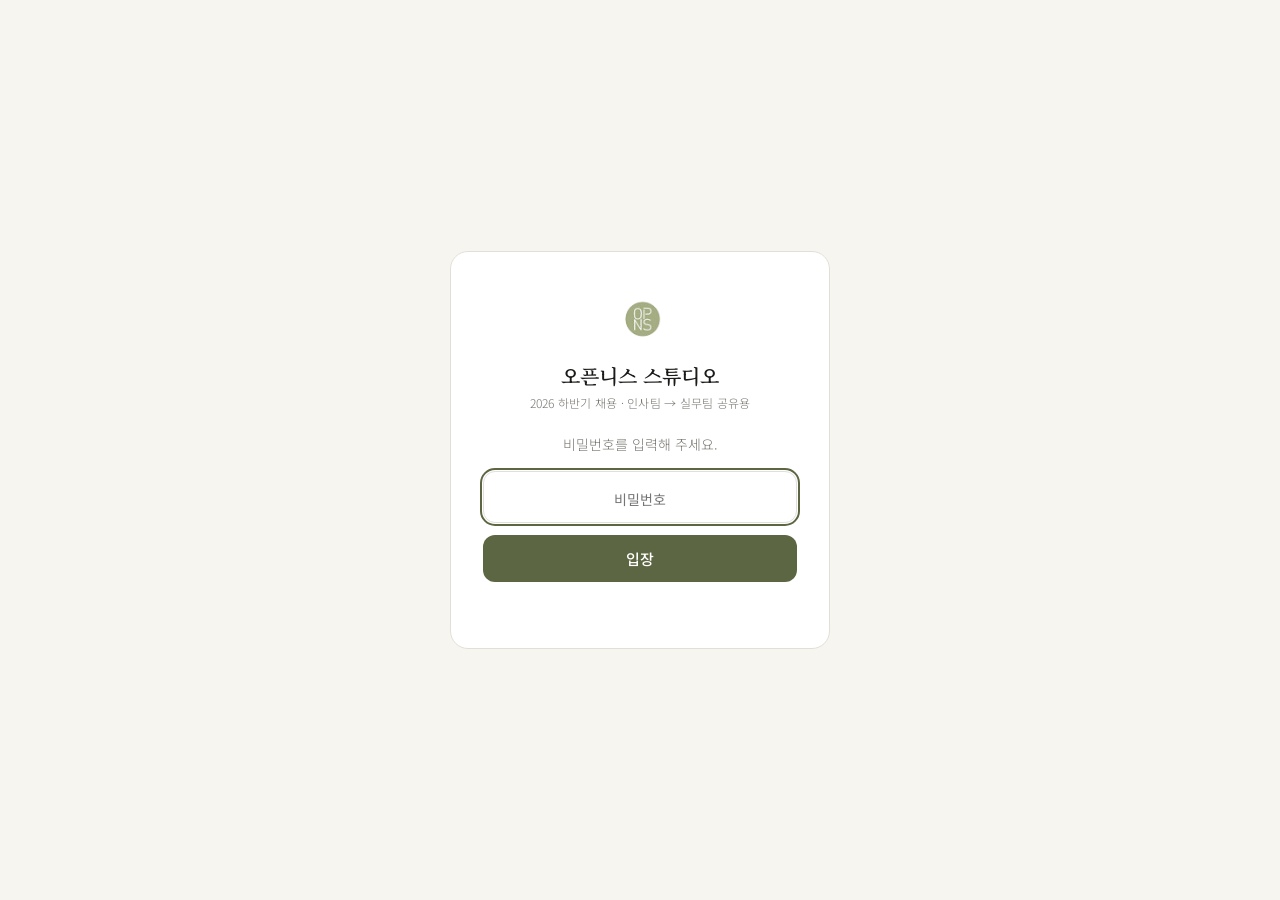
==== docs/index.html @ 9d7bdb73 "채용 현황 페이지 첫 배포: 비밀번호로 열리는 암호화 사이트 - docs/: 지원자 데이터·이미지를 AES-256-GCM으로 암호화한 배포본 (GitHub Pages /docs) " ====
<!doctype html>
<html lang="ko">
<head>
<meta charset="utf-8">
<meta name="viewport" content="width=device-width,initial-scale=1">
<meta name="robots" content="noindex,nofollow">
<meta name="theme-color" content="#a3ad81">
<title>오픈니스 스튜디오 2026 하반기 채용 현황</title>
<link rel="icon" href="assets/logo.png">
<link rel="stylesheet" href="https://fonts.googleapis.com/css2?family=Noto+Serif+KR:wght@400;600&family=Noto+Sans+KR:wght@300;400;500&display=swap">
<link rel="stylesheet" href="css/style.css">
</head>
<body class="locked">
<!-- 비밀번호 입력 화면 (배포본 index.html 에만 삽입된다) -->
<section class="gate" id="gate" aria-label="비밀번호 입력">
  <form class="gate-card" id="gateForm" autocomplete="off">
    <img src="assets/logo.png" alt="" width="56" height="56">
    <h1>오픈니스 스튜디오<small>2026 하반기 채용 · 인사팀 → 실무팀 공유용</small></h1>
    <p>비밀번호를 입력해 주세요.</p>
    <input id="gatePw" type="password" inputmode="numeric" autocomplete="off" placeholder="비밀번호" aria-label="비밀번호" required>
    <button type="submit" id="gateBtn">입장</button>
    <p class="gate-msg" id="gateMsg" role="alert" aria-live="polite"></p>
  </form>
</section>

<header class="top">
  <div class="bar">
    <a class="brand" href="#/" aria-label="현황으로 이동">
      <img src="assets/logo.png" alt="" width="34" height="34">
      <span>OPENNESS STUDIO<small>2026 H2 RECRUIT</small></span>
    </a>
    <nav id="nav" aria-label="주 메뉴"></nav>
  </div>
</header>

<main id="app" tabindex="-1"></main>

<footer class="foot">
  <p>오픈니스 스튜디오 2026 하반기 채용 · 인사팀 → 실무팀 공유용 자료입니다. 지원자 정보 보호를 위해 외부 전달을 삼가 주세요.</p>
</footer>





<script src="payload.js"></script>
<script src="js/gate.js"></script>
</body>
</html>
---- docs/css/style.css ----
:root{
  --brand:#a3ad81;      /* 오픈니스 브랜드 파스텔 그린 */
  --brand-ink:#5c6642;  /* 글자·강조용으로 어둡게 한 그린 */
  --soft:#edefe3;
  --bg:#f6f5f0;
  --card:#fff;
  --ink:#1b1b19;
  --mute:#77756e;
  --line:#e2e0d6;
  --serif:"Noto Serif KR","Nanum Myeongjo",serif;
  --sans:"Noto Sans KR","Malgun Gothic",sans-serif;
}
*{box-sizing:border-box;margin:0}
html{scroll-behavior:smooth}
body{background:var(--bg);color:var(--ink);font:300 15px/1.7 var(--sans);-webkit-text-size-adjust:100%}
a{color:inherit}
:focus-visible{outline:2px solid var(--brand-ink);outline-offset:3px}
img{display:block}

/* 상단 메뉴바 */
.top{background:var(--card);border-bottom:1px solid var(--line);position:sticky;top:0;z-index:10}
.bar{max-width:1240px;margin:auto;display:flex;align-items:center;gap:36px;padding:0 24px;height:64px}
.brand{display:flex;align-items:center;gap:10px;white-space:nowrap;font:600 16px var(--serif);letter-spacing:.04em;text-decoration:none}
.brand img{width:34px;height:34px;border-radius:50%}
.brand small{display:block;font:300 10px var(--sans);color:var(--mute);letter-spacing:.14em;line-height:1.2}
nav{display:flex;height:100%;overflow-x:auto;scrollbar-width:none}
nav::-webkit-scrollbar{display:none}
nav a{display:flex;align-items:center;padding:0 16px;color:var(--mute);font:400 14px var(--sans);border-bottom:2px solid transparent;text-decoration:none;white-space:nowrap}
nav a:hover{color:var(--ink)}
nav a[aria-current="page"]{color:var(--brand-ink);border-color:var(--brand);font-weight:500}

main{max-width:1240px;margin:auto;padding:36px 24px 90px;min-height:70vh;outline:none}
h1{font:400 clamp(26px,4vw,34px)/1.3 var(--serif)}
h1 small{display:block;font:300 13px var(--sans);color:var(--mute);margin-top:6px}
h2{font:400 26px var(--serif);margin:60px 0 18px;display:flex;justify-content:space-between;align-items:baseline;gap:12px}
h2 small,h2 a{font:300 13px var(--sans);color:var(--mute)}
h2 a:hover{color:var(--brand-ink)}

/* 카드 */
.g{display:grid;gap:14px;margin-top:20px}
.g4{grid-template-columns:repeat(4,1fr)}
.g2{grid-template-columns:1.2fr 1fr}
.c{background:var(--card);border:1px solid var(--line);border-radius:14px;padding:22px}
.c h3{font:500 13px var(--sans);color:var(--mute);margin-bottom:12px}
.num{font:400 44px/1 var(--serif)}
.num small{font:300 14px var(--sans);color:var(--mute);margin-left:4px}
.steps{display:flex;gap:8px}
.st{flex:1;padding:14px 8px;border-radius:10px;background:var(--bg);text-align:center;font-size:12px;color:var(--mute)}
.st.on{background:var(--brand);color:#1f2414}
.st b{display:block;font:400 22px var(--serif)}
.m{display:flex;align-items:center;gap:12px;margin:12px 0;font-size:13px}
.m span:first-child{width:76px;color:var(--mute)}
.m i{flex:1;height:8px;background:var(--soft);border-radius:9px;overflow:hidden}
.m i b{display:block;height:100%;background:var(--brand)}
.m span:last-child{width:44px;text-align:right}
.fn{font-size:11.5px;color:var(--mute);margin-top:6px}

/* 목록 도구 */
.tools{display:flex;gap:8px;flex-wrap:wrap;align-items:center;margin-bottom:8px}
.chip{border:1px solid var(--line);padding:6px 18px;border-radius:99px;font:400 13px var(--sans);color:var(--mute);background:none;cursor:pointer}
.chip:hover{border-color:var(--brand-ink);color:var(--ink)}
.chip[aria-pressed="true"]{background:var(--brand-ink);color:#fff;border-color:var(--brand-ink)}
.tools input,.tools select{font:300 13px var(--sans);border:1px solid var(--line);background:var(--card);border-radius:99px;padding:6px 16px;color:var(--ink)}
.tools input{flex:1;min-width:150px;max-width:260px}
.tools .sp{flex:1}

/* 지원자 행 (에디토리얼 목록) */
.list{border-bottom:1px solid var(--line)}
.row{display:grid;grid-template-columns:52px 96px 1fr 130px 24px;gap:20px;align-items:center;padding:18px 0;border-top:1px solid var(--line);text-decoration:none}
.row:hover{background:var(--soft)}
.row img{width:96px;height:64px;object-fit:cover;background:#e4e2d9;border-radius:2px}
.no{font:400 14px var(--serif);color:var(--mute)}
.nm{font:600 18px var(--serif)}
.sub{font-size:13px;color:var(--mute)}
.tag{font-size:12px;letter-spacing:.08em;color:var(--brand-ink)}
.arrow{color:var(--mute)}
.empty{padding:48px 0;text-align:center;color:var(--mute);border-top:1px solid var(--line)}

/* 준비 중 화면 */
.soon{margin-top:28px;padding:56px 24px;text-align:center;background:var(--card);border:1px dashed var(--line);border-radius:14px;color:var(--mute)}
.soon b{display:block;font:400 20px var(--serif);color:var(--ink);margin-bottom:6px}
.soon a{color:var(--brand-ink)}

.foot{border-top:1px solid var(--line);padding:22px 24px;text-align:center;font-size:12px;color:var(--mute)}

@media(max-width:860px){
  .g4{grid-template-columns:1fr 1fr}
  .g2{grid-template-columns:1fr}
  .bar{gap:14px;padding:0 16px}
  .brand small{display:none}
  main{padding:24px 16px 72px}
  .row{grid-template-columns:72px 1fr;gap:14px}
  .row .no,.row .tag,.row .arrow{display:none}
  .row img{width:72px;height:56px}
  .tools input{max-width:none;flex-basis:100%}
  .tools .sp{display:none}
}
@media print{.top,.tools,.foot{display:none}body{background:#fff}}

/* 아바타 · 경력 개월 */
.av{border-radius:50%;object-fit:cover;object-position:center top;background:var(--soft);flex:none;vertical-align:middle}
.av.in{display:inline-flex;align-items:center;justify-content:center;background:var(--brand);color:#fff;font-family:var(--serif);font-weight:600}
.nm{display:flex;align-items:center;gap:10px}
a.nl{display:inline-flex;align-items:center;gap:10px;text-decoration:none}
.mo{display:block;color:var(--brand-ink);font-size:12px;margin-top:1px}
.tot{font-size:12.5px;color:var(--mute);margin-bottom:10px}.tot b{color:var(--brand-ink);font-weight:600;font-size:13.5px}
.cmp thead th .av{margin-bottom:8px}
.ph .av{width:52px;height:52px}

/* 지원자 상세 (A) */
.wrap{max-width:980px;margin:auto}
.sw{display:flex;gap:8px;align-items:center;flex-wrap:wrap;margin-bottom:22px}.sw .sp{flex:1}
.back{font-size:13px;color:var(--mute);text-decoration:none}.back:hover{color:var(--ink)}
.swc{border:1px solid var(--line);background:#fff;border-radius:99px;padding:5px 14px;font:400 13px var(--sans);color:var(--ink);text-decoration:none}
.swc:hover{border-color:var(--brand-ink)}
.hero{border-radius:16px;overflow:hidden;aspect-ratio:16/7;background:var(--soft)}.hero img{width:100%;height:100%;object-fit:cover}
.hd{display:flex;gap:26px;align-items:center;margin:30px 0 8px}
.hd .av{width:104px;height:104px;font-size:44px;box-shadow:0 0 0 4px var(--bg),0 0 0 5px var(--line)}
.hd .hl2{font-size:16px;color:var(--mute);max-width:640px;margin-top:10px}
.lab{font:500 12px var(--sans);letter-spacing:.14em;color:var(--brand-ink);margin-bottom:12px;text-transform:uppercase}
.nm-big{font:400 clamp(32px,6vw,52px)/1.15 var(--serif)}
.fb{display:grid;grid-template-columns:repeat(6,1fr);border-top:1px solid var(--line);border-bottom:1px solid var(--line);margin:26px 0 8px}
.fb div{padding:16px 14px;border-right:1px solid var(--line)}.fb div:last-child{border:0}.fb dt{font-size:12px;color:var(--mute)}.fb dd{margin-top:3px;font-size:14px}
.sec{margin-top:54px}.sec h2{display:block;font:400 26px var(--serif);margin:0 0 20px}
.sec h2 .tt{font:400 14px var(--sans);color:var(--mute);margin-left:12px}.sec h2 .tt b{color:var(--brand-ink);font-weight:600;font-size:17px;font-family:var(--serif)}
.g2c{display:grid;grid-template-columns:1fr 1fr;gap:44px}
.q{font:400 18px/1.85 var(--serif);color:#34342f;border-left:3px solid var(--brand);padding:2px 0 2px 22px;margin:0}
.edu-l,.hl{list-style:none;padding:0;margin:0}
.edu-l li{padding:10px 0;border-bottom:1px dashed var(--line);font-size:14.5px}
.hl li{padding:11px 0 11px 22px;border-bottom:1px dashed var(--line);position:relative;font-size:14.5px}
.hl li::before{content:"";position:absolute;left:4px;top:19px;width:6px;height:6px;border-radius:50%;background:var(--brand)}
.skills{display:flex;flex-wrap:wrap;gap:8px}.skills span{border:1px solid var(--line);background:#fff;border-radius:99px;padding:4px 14px;font-size:13px}
.mute{color:var(--mute);font-size:14px}
.tl{list-style:none;padding:0;margin:0;position:relative}
.tl::before{content:"";position:absolute;left:5px;top:8px;bottom:8px;width:1px;background:var(--line)}
.tl li{position:relative;display:grid;grid-template-columns:170px 1fr;gap:16px;padding:0 0 22px 24px}
.tl li::before{content:"";position:absolute;left:0;top:7px;width:11px;height:11px;border-radius:50%;background:var(--card);border:2px solid var(--brand)}
.tl .pr{font:400 13px/1.7 var(--sans);color:var(--mute)}.tl .pr .mo{font-weight:500}
.tl b{font:600 16px var(--serif)}.tl .rl{margin-left:8px;font-size:13px;color:var(--brand-ink)}
.tl p{font-size:13.5px;color:var(--mute);margin-top:3px;line-height:1.6}
.pfig{margin:0;cursor:zoom-in;background:#fff;border:1px solid var(--line);border-radius:14px;overflow:hidden}
.pfig img{width:100%;display:block}.pfig figcaption{font-size:12px;color:var(--mute);padding:8px 14px;border-top:1px solid var(--line)}
.gal{display:grid;gap:14px}.gal figure{margin:0;cursor:zoom-in}
.gal img{width:100%;border-radius:12px;border:1px solid var(--line);background:#fff}.gal figcaption{font-size:12px;color:var(--mute);margin-top:6px}
.src{font-size:12px;color:var(--mute);margin-top:44px;padding-top:14px;border-top:1px solid var(--line)}
.lb2{position:fixed;inset:0;background:rgba(15,15,13,.92);z-index:60;display:flex;align-items:center;justify-content:center;padding:24px;cursor:zoom-out}
.lb2 img{max-width:100%;max-height:100%;border-radius:8px;background:#fff}
.lb2 button{position:absolute;top:18px;right:22px;background:none;border:0;color:#fff;font-size:30px;cursor:pointer}
.chs{display:grid;grid-template-columns:repeat(auto-fill,minmax(170px,1fr));gap:12px}
.ch{display:flex;align-items:center;gap:12px;background:#fff;border:1px solid var(--line);border-radius:12px;padding:12px 14px;text-decoration:none;font:600 15px var(--serif)}
.ch:hover{border-color:var(--brand-ink)}
@media(max-width:720px){.fb{grid-template-columns:1fr 1fr}.fb div{border-bottom:1px solid var(--line)}.g2c{grid-template-columns:1fr;gap:0}.hero{aspect-ratio:4/3}
 .tl li{grid-template-columns:1fr;gap:2px}.hd{gap:16px}.hd .av{width:76px;height:76px;font-size:32px}.sec{margin-top:42px}}

/* 인적사항 */
.ok{color:var(--brand-ink);font-weight:600}.ok.half{opacity:.55}.no-{color:#bbb;font-weight:400}.docs b{margin-right:6px}
.badge{display:inline-block;padding:1px 10px;border-radius:99px;font-size:12px;background:var(--soft);color:var(--brand-ink);white-space:nowrap}
.badge.e{background:#ece9e0;color:#6a675d}

/* 보기 전환 */
.seg{display:inline-flex;background:#ebe9e0;border-radius:99px;padding:4px;margin:26px 0 6px}
.seg button{border:0;background:none;padding:8px 22px;border-radius:99px;font:400 14px var(--sans);color:var(--mute);cursor:pointer}
.seg button[aria-selected="true"]{background:#fff;color:var(--ink);font-weight:500;box-shadow:0 1px 3px rgba(0,0,0,.08)}
.hint{font-size:12.5px;color:var(--mute);margin:8px 0 0}

/* 그룹 제목 */
.gt{display:flex;justify-content:flex-start;align-items:baseline;gap:10px;margin:34px 0 12px;font:400 20px var(--serif)}
.gt small{font:300 13px var(--sans);color:var(--mute)}
.gt::before{content:"";width:8px;height:8px;border-radius:50%;background:var(--brand);align-self:center}

/* 전체 비교표 (PC) */
.tw{overflow:auto;border:1px solid var(--line);border-radius:14px;background:#fff}
.tw.max{max-height:72vh}
table{border-collapse:separate;border-spacing:0;width:100%;font-size:13.5px}
.full table{min-width:1400px}
.full th{position:sticky;top:0;background:#faf9f4;z-index:2;text-align:left;font:500 12px var(--sans);color:var(--mute);padding:12px 14px;border-bottom:1px solid var(--line);white-space:nowrap;cursor:pointer;user-select:none}
.full th:hover{color:var(--ink)}.full th .s{opacity:.55;margin-left:4px}
.full td{padding:13px 14px;border-bottom:1px solid var(--line);vertical-align:top}
.full tr:last-child td{border:0}.full tbody tr:hover td{background:var(--soft)}
.full th:first-child,.full td:first-child{position:sticky;left:0;z-index:1;box-shadow:1px 0 0 var(--line)}
.full th:first-child{z-index:3}.full td:first-child{background:#fff;font:600 15px var(--serif);white-space:nowrap}.full tbody tr:hover td:first-child{background:var(--soft)}
.full td.w{min-width:220px}.full td:not(.w):not(:first-child){white-space:nowrap}

/* 전체 비교표 (모바일): 카드 */
.cg{display:none;grid-template-columns:1fr;gap:14px}
.pc{background:#fff;border:1px solid var(--line);border-radius:14px;padding:20px}
.ph{display:flex;gap:14px;align-items:center;padding-bottom:14px;border-bottom:1px solid var(--line);margin-bottom:4px}
.ph img{width:48px;height:48px;border-radius:50%;object-fit:cover;background:var(--soft)}
.ph .n{font:600 18px var(--serif)}.ph .s{font-size:12.5px;color:var(--mute)}.ph .no{margin-left:auto;font:400 13px var(--serif);color:var(--mute)}
dl{display:grid;grid-template-columns:70px 1fr;gap:0 12px;font-size:13.5px}
dt{color:var(--mute);font-size:12px;padding:9px 0;border-bottom:1px dashed var(--line)}
dd{padding:8px 0;border-bottom:1px dashed var(--line);word-break:keep-all}
dt:nth-last-of-type(1),dd:last-of-type{border:0}

/* 선택 비교: 선택 영역 (신입 / 경력 두 그룹) */
.pickgrp{display:grid;grid-template-columns:1fr 1fr;gap:14px;margin:20px 0 22px}
.pg{background:#fff;border:1px solid var(--line);border-radius:14px;padding:16px 18px}
.pg h3{font:500 13px var(--sans);color:var(--mute);margin-bottom:10px;display:flex;justify-content:space-between}
.pg h3 em{font-style:normal;color:var(--brand-ink)}
.pk{border:1px solid var(--line);background:#fff;border-radius:99px;padding:6px 14px;font:400 13px var(--sans);cursor:pointer;display:inline-flex;align-items:center;gap:6px;color:var(--ink);margin:0 6px 8px 0}
.pk i{font-style:normal;font-size:11px;color:var(--mute)}
.pk[aria-pressed="true"]{background:var(--brand);border-color:var(--brand);color:#1f2414}.pk[aria-pressed="true"] i{color:#1f2414}
.clr{border:0;background:none;color:var(--mute);font:300 12px var(--sans);text-decoration:underline;cursor:pointer}

/* 선택 비교표 (PC) */
.cmp table{min-width:0}
.cmp th,.cmp td{padding:14px 18px;border-bottom:1px solid var(--line);text-align:left;vertical-align:top}
.cmp tr:last-child td{border:0}
.cmp thead th{background:#faf9f4;font:600 17px var(--serif);min-width:210px;vertical-align:bottom}
.cmp thead th img{width:44px;height:44px;border-radius:50%;object-fit:cover;margin-bottom:8px;display:block}
.cmp thead th small{display:block;font:300 12px var(--sans);color:var(--mute);margin-top:2px}
.cmp td:first-child,.cmp th:first-child{position:sticky;left:0;background:#faf9f4;min-width:96px;width:96px;color:var(--mute);font:500 12px var(--sans);box-shadow:1px 0 0 var(--line);z-index:1}
.cmp tr.diff td:not(:first-child){background:#fbfcf6}
.empty{padding:40px;text-align:center;color:var(--mute)}

/* 선택 비교 (모바일): 세로 쌓기 */
.st-wrap{display:none}
.sel{display:flex;gap:8px;overflow-x:auto;padding-bottom:4px;margin-bottom:12px;scrollbar-width:none}.sel::-webkit-scrollbar{display:none}
.sel .p{flex:0 0 auto;display:flex;align-items:center;gap:8px;background:#fff;border:1px solid var(--line);border-radius:12px;padding:8px 12px 8px 8px}
.sel img{width:34px;height:34px;border-radius:50%;object-fit:cover}.sel b{font:600 15px var(--serif)}.sel small{display:block;font-size:11px;color:var(--mute);line-height:1.2}
.it{background:#fff;border:1px solid var(--line);border-radius:12px;margin-bottom:10px;overflow:hidden}
.it h4{font:500 12px var(--sans);color:var(--mute);padding:10px 14px;background:#faf9f4;border-bottom:1px solid var(--line);display:flex;justify-content:space-between}
.it h4 em{font-style:normal;color:var(--brand-ink)}
.it.diff{border-color:#cfd6b8}.it.diff h4{background:#f1f4e6}
.it .v{display:grid;grid-template-columns:76px 1fr;gap:10px;padding:10px 14px;border-bottom:1px dashed var(--line);font-size:14px;align-items:start}
.it .v:last-child{border:0}.it .v span{font:600 13px var(--serif)}

/* 경력 사항 (근무 기간 · 근무처 · 직책 · 담당 업무) */
.cr{list-style:none;padding:0;margin:0;display:grid;gap:10px}
.cr li{display:grid;grid-template-columns:118px 1fr;gap:12px;align-items:start}
.cr .pr{font:400 12px/1.6 var(--sans);color:var(--mute);padding-top:1px;word-break:keep-all}
.cr b{font:600 14px var(--serif)}
.cr .rl{display:inline-block;margin-left:6px;font-size:12.5px;color:var(--brand-ink)}
.cr p{font-size:12.5px;color:var(--mute);margin-top:2px;line-height:1.55}
.cr.none{color:var(--mute);font-size:13px}
.edu small{display:block;color:var(--mute);font-size:12px;margin-top:2px}
.full td.cc{min-width:430px;white-space:normal!important}
.cmp td .cr li{grid-template-columns:1fr;gap:1px}
.cmp td .cr{gap:12px}
.cd{margin-top:14px;padding-top:14px;border-top:1px solid var(--line)}
.cd h5{font:500 12px var(--sans);color:var(--mute);margin-bottom:10px}
@media(max-width:720px){.cr li{grid-template-columns:1fr;gap:1px}.cr{gap:12px}}
.view{display:none}.view.on{display:block}
@media(max-width:720px){
  .seg{display:flex}.seg button{flex:1;padding:9px 8px}
  /* 전체 비교표: PC 표 숨기고 카드 표시 */
  .full .tw{display:none}.cg{display:grid}
  /* 선택 비교: 표 숨기고 세로 쌓기 */
  .cmp .tw{display:none}.st-wrap{display:block}
  .pickgrp{grid-template-columns:1fr}
}

.full td:first-child a,.cmp a{text-decoration:none}.full td:first-child a:hover{color:var(--brand-ink)}
.seg a{display:block;text-align:center;text-decoration:none;padding:8px 22px;border-radius:99px;font:400 14px var(--sans);color:var(--mute)}
.seg a[aria-selected="true"]{background:#fff;color:var(--ink);font-weight:500;box-shadow:0 1px 3px rgba(0,0,0,.08)}
@media(max-width:720px){.seg a{flex:1;padding:9px 8px}}

/* 목록 행의 썸네일 규칙이 아바타에 적용되지 않도록 */
.row img.av{width:28px;height:28px;border-radius:50%;object-fit:cover}
@media(max-width:860px){.row img.av{width:28px;height:28px}}
.pc .n a,.cmp th a{text-decoration:none;color:inherit}
.bdot{color:var(--line);margin:0 2px}.sw .back{display:inline-flex;align-items:center;padding:4px 0}

/* 전형 일정 (A: 스텝퍼) */
.top-row{display:flex;justify-content:space-between;align-items:flex-end;gap:16px;flex-wrap:wrap}
.chip-s{display:inline-block;padding:2px 10px;border-radius:99px;font-size:12px;white-space:nowrap}
.chip-s.done{background:var(--brand);color:#1f2414}.chip-s.now{background:var(--brand-ink);color:#fff}.chip-s.next{background:#ece9e0;color:#6a675d}
.tbd{color:var(--mute)}
.empty2{padding:34px;text-align:center;color:var(--mute);border:1px dashed var(--line);border-radius:12px;background:#fff;font-size:14px}
table.ts{width:100%;border-collapse:collapse;background:#fff;border:1px solid var(--line);border-radius:14px;overflow:hidden;font-size:14px}
table.ts th{background:#faf9f4;text-align:left;font:500 12px var(--sans);color:var(--mute);padding:11px 16px;border-bottom:1px solid var(--line)}
table.ts td{padding:12px 16px;border-bottom:1px solid var(--line)}table.ts tr:last-child td{border:0}
.ci{display:grid;grid-template-columns:110px 1fr;font-size:14px}.ci dt{color:var(--mute);font-size:12.5px;padding:11px 0;border-bottom:1px dashed var(--line)}.ci dd{padding:10px 0;border-bottom:1px dashed var(--line)}
.ci dt:last-of-type,.ci dd:last-of-type{border:0}
.stp-card{margin-top:22px;padding:34px 26px}
.stp{list-style:none;margin:0;padding:0;display:grid;grid-template-columns:repeat(6,1fr);position:relative}
.stp li{position:relative;text-align:center;padding:0 6px}
.stp li::before{content:"";position:absolute;top:19px;left:-50%;width:100%;height:2px;background:var(--line)}
.stp li:first-child::before{display:none}
.stp li.done::before,.stp li.now::before{background:var(--brand)}
.dot{position:relative;z-index:1;width:40px;height:40px;border-radius:50%;margin:0 auto;display:flex;align-items:center;justify-content:center;font:600 15px var(--serif);background:#fff;border:2px solid var(--line);color:var(--mute)}
.stp li.done .dot{background:var(--brand);border-color:var(--brand);color:#1f2414}
.stp li.now .dot{border-color:var(--brand-ink);color:var(--brand-ink);box-shadow:0 0 0 5px var(--soft)}
.stp b{display:block;margin-top:12px;font:600 15px var(--serif)}
.stp .dt{display:block;margin-top:4px;font-size:13px;color:var(--ink)}.stp .dt.tbd{color:var(--mute)}
.stp .sc{margin-top:8px}
.stp p{font-size:12px;color:var(--mute);margin-top:8px;line-height:1.5}
.nowc{margin-top:14px;background:var(--soft);border:1px solid var(--line);border-radius:14px;padding:18px 22px;display:flex;gap:14px;align-items:center;flex-wrap:wrap}
.nowc b{font:600 18px var(--serif)}.nowc .dd{margin-left:auto;font:600 22px var(--serif);color:var(--brand-ink)}
.days{display:grid;gap:18px}.days h3{font:500 14px var(--sans);margin-bottom:8px}
@media(max-width:820px){.stp{grid-template-columns:1fr;gap:0}.stp li{display:grid;grid-template-columns:48px 1fr;text-align:left;padding:0 0 22px;column-gap:14px}
 .stp li::before{top:-22px;left:19px;width:2px;height:100%}.stp li:first-child::before{display:none}.dot{margin:0}.stp b{margin-top:2px}.stp .dt{margin-top:2px}
 table.ts{font-size:13px}table.ts th,table.ts td{padding:10px}}
table.ts td{vertical-align:middle}table.ts a.nl span{line-height:1.2}

/* 안내 */
.gh{background:linear-gradient(135deg,#b3bc93,#a3ad81);border-radius:18px;padding:54px 44px;color:#fff}
.gk{font:400 13px var(--sans);letter-spacing:.12em;opacity:.9}
.gt1{font:400 clamp(30px,5.4vw,52px)/1.2 var(--serif);margin-top:16px;letter-spacing:-.01em}
.gs{display:block;font:400 24px var(--serif);margin:46px 0 16px}
.pos-g{display:grid;grid-template-columns:1fr 1fr;gap:14px}
.pos{background:#fff;border:1px solid var(--line);border-radius:14px;padding:24px}
.pgh{display:flex;align-items:center;gap:10px;margin-bottom:12px}
.pgr{font:600 20px var(--serif)}.pcnt{font-size:12.5px;background:var(--soft);color:var(--brand-ink);padding:2px 10px;border-radius:99px}
.pos h3{font:500 16px var(--sans);margin:0}.pos p{font-size:13.5px;color:var(--mute);margin-top:8px;line-height:1.7}
.ci dd small{display:block;color:var(--mute);font-size:12.5px;margin-top:2px}
.ci dd a{color:var(--brand-ink)}
.gn{list-style:none;padding:0;margin:0;display:grid;gap:8px}
.gn li{position:relative;padding:12px 16px 12px 36px;background:#fff;border:1px solid var(--line);border-radius:10px;font-size:14px}
.gn li::before{content:"";position:absolute;left:16px;top:20px;width:7px;height:7px;border-radius:50%;background:var(--brand)}
@media(max-width:720px){.gh{padding:36px 24px;border-radius:14px}.pos-g{grid-template-columns:1fr}}


/* 비밀번호 입력 화면 */
.locked header,.locked main,.locked footer{display:none}
.gate{min-height:100vh;display:flex;align-items:center;justify-content:center;padding:24px;background:var(--bg)}
.gate[hidden]{display:none}
.gate-card{width:100%;max-width:380px;background:#fff;border:1px solid var(--line);border-radius:18px;padding:40px 32px 34px;text-align:center}
.gate-card img{border-radius:50%;margin:0 auto 14px}
.gate-card h1{font:600 20px/1.4 var(--serif)}
.gate-card h1 small{display:block;font:300 12px var(--sans);color:var(--mute);margin-top:4px;letter-spacing:.02em}
.gate-card p{font-size:14px;color:var(--mute);margin:22px 0 14px}
.gate-card input{width:100%;font:400 18px var(--sans);text-align:center;letter-spacing:.3em;padding:12px 14px;border:1px solid var(--line);border-radius:12px;background:var(--bg);color:var(--ink)}
.gate-card input::placeholder{letter-spacing:0;font-size:14px}
.gate-card input:focus{outline:2px solid var(--brand-ink);outline-offset:1px;background:#fff}
.gate-card button{width:100%;margin-top:12px;border:0;border-radius:12px;padding:13px;font:500 15px var(--sans);background:var(--brand-ink);color:#fff;cursor:pointer}
.gate-card button:disabled{opacity:.55;cursor:default}
.gate-card .gate-msg{min-height:20px;margin:12px 0 0;font-size:13px;color:#a24a3a}
.hero.ld{background:var(--soft);aspect-ratio:16/7}.ldn{padding:20px 0}

/* 경력 추정 표시 */
.est{font-style:normal;color:var(--mute);font-size:.88em;margin-left:3px;font-weight:400}
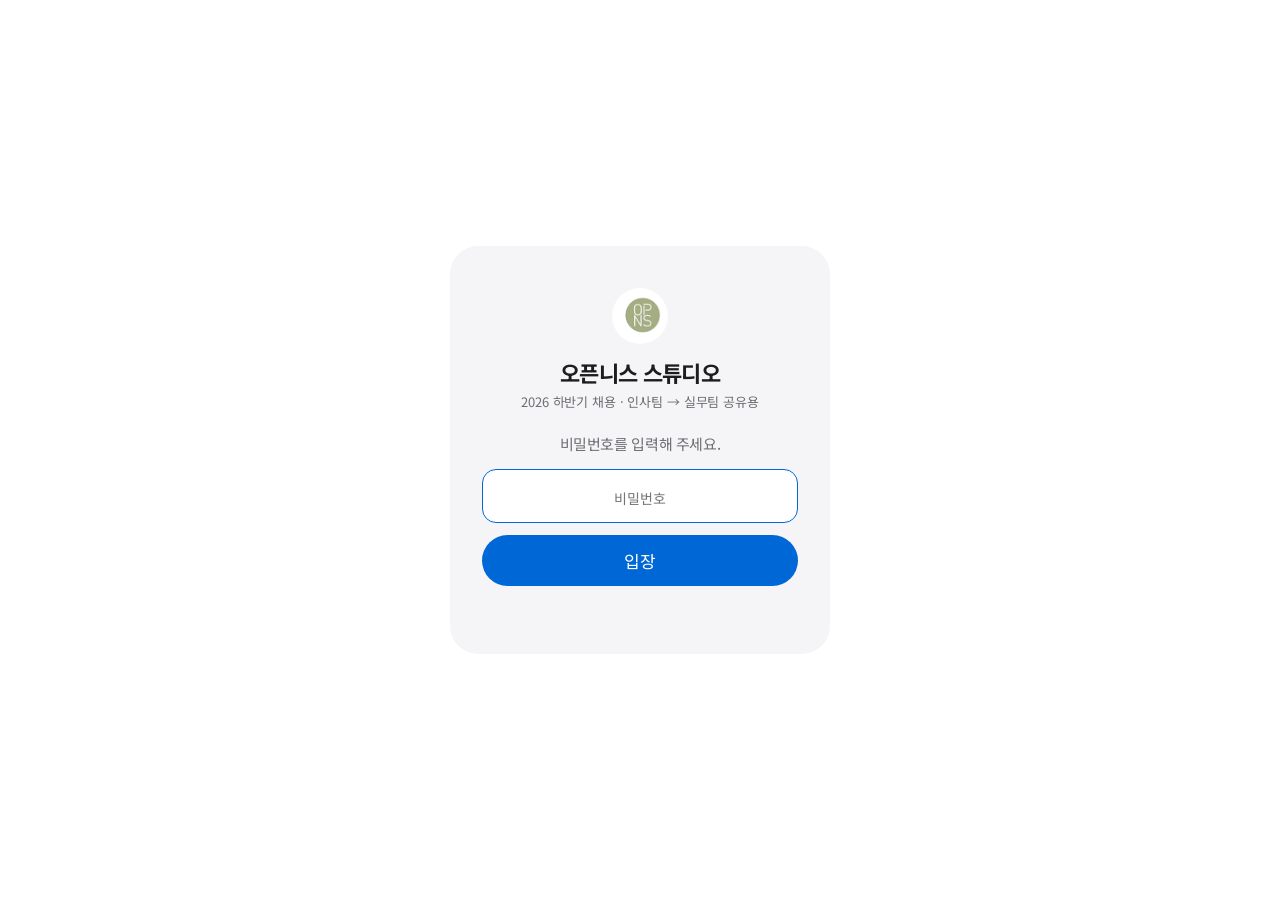
==== commit 923ec01c: "채용 현황 페이지 디자인을 애플 스타일로 리뉴얼 - 화면: 중앙 히어로, 벤토 타일, 면접 진행 중 NOW 타일 - 접근성: 표 정렬 버튼·aria-sort, 이미지 확대 대화상자" ====
--- a/docs/index.html
+++ b/docs/index.html
@@ -1,49 +1,50 @@
-<!doctype html>
-<html lang="ko">
-<head>
-<meta charset="utf-8">
-<meta name="viewport" content="width=device-width,initial-scale=1">
-<meta name="robots" content="noindex,nofollow">
-<meta name="theme-color" content="#a3ad81">
-<title>오픈니스 스튜디오 2026 하반기 채용 현황</title>
-<link rel="icon" href="assets/logo.png">
-<link rel="stylesheet" href="https://fonts.googleapis.com/css2?family=Noto+Serif+KR:wght@400;600&family=Noto+Sans+KR:wght@300;400;500&display=swap">
-<link rel="stylesheet" href="css/style.css">
-</head>
-<body class="locked">
-<!-- 비밀번호 입력 화면 (배포본 index.html 에만 삽입된다) -->
-<section class="gate" id="gate" aria-label="비밀번호 입력">
-  <form class="gate-card" id="gateForm" autocomplete="off">
-    <img src="assets/logo.png" alt="" width="56" height="56">
-    <h1>오픈니스 스튜디오<small>2026 하반기 채용 · 인사팀 → 실무팀 공유용</small></h1>
-    <p>비밀번호를 입력해 주세요.</p>
-    <input id="gatePw" type="password" inputmode="numeric" autocomplete="off" placeholder="비밀번호" aria-label="비밀번호" required>
-    <button type="submit" id="gateBtn">입장</button>
-    <p class="gate-msg" id="gateMsg" role="alert" aria-live="polite"></p>
-  </form>
-</section>
-
-<header class="top">
-  <div class="bar">
-    <a class="brand" href="#/" aria-label="현황으로 이동">
-      <img src="assets/logo.png" alt="" width="34" height="34">
-      <span>OPENNESS STUDIO<small>2026 H2 RECRUIT</small></span>
-    </a>
-    <nav id="nav" aria-label="주 메뉴"></nav>
-  </div>
-</header>
-
-<main id="app" tabindex="-1"></main>
-
-<footer class="foot">
-  <p>오픈니스 스튜디오 2026 하반기 채용 · 인사팀 → 실무팀 공유용 자료입니다. 지원자 정보 보호를 위해 외부 전달을 삼가 주세요.</p>
-</footer>
-
-
-
-
-
-<script src="payload.js"></script>
-<script src="js/gate.js"></script>
-</body>
-</html>
+<!doctype html>
+<html lang="ko">
+<head>
+<meta charset="utf-8">
+<meta name="viewport" content="width=device-width,initial-scale=1">
+<meta name="robots" content="noindex,nofollow">
+<meta name="theme-color" content="#ffffff">
+<title>오픈니스 스튜디오 2026 하반기 채용 현황</title>
+<link rel="icon" href="assets/logo.png">
+<link rel="stylesheet" href="https://fonts.googleapis.com/css2?family=Noto+Sans+KR:wght@300;400;500;600;700&display=swap">
+<link rel="stylesheet" href="css/style.css">
+</head>
+<body class="locked">
+<a class="skip" href="#app">본문으로 건너뛰기</a>
+<!-- 비밀번호 입력 화면 (배포본 index.html 에만 삽입된다) -->
+<section class="gate" id="gate" aria-label="비밀번호 입력">
+  <form class="gate-card" id="gateForm" autocomplete="off">
+    <img src="assets/logo.png" alt="" width="56" height="56">
+    <h1>오픈니스 스튜디오<small>2026 하반기 채용 · 인사팀 → 실무팀 공유용</small></h1>
+    <p>비밀번호를 입력해 주세요.</p>
+    <input id="gatePw" type="password" inputmode="numeric" autocomplete="off" placeholder="비밀번호" aria-label="비밀번호" required>
+    <button type="submit" id="gateBtn">입장</button>
+    <p class="gate-msg" id="gateMsg" role="alert" aria-live="polite"></p>
+  </form>
+</section>
+
+<header class="top">
+  <div class="bar">
+    <a class="brand" href="#/" aria-label="현황으로 이동">
+      <img src="assets/logo.png" alt="" width="34" height="34">
+      <span>OPENNESS STUDIO<small>2026 H2 RECRUIT</small></span>
+    </a>
+    <nav id="nav" aria-label="주 메뉴"></nav>
+  </div>
+</header>
+
+<main id="app" tabindex="-1"></main>
+
+<footer class="foot">
+  <p>오픈니스 스튜디오 2026 하반기 채용 · 인사팀 → 실무팀 공유용 자료입니다. 지원자 정보 보호를 위해 외부 전달을 삼가 주세요.</p>
+</footer>
+
+
+
+
+
+<script src="payload.js"></script>
+<script src="js/gate.js"></script>
+</body>
+</html>
--- a/docs/css/style.css
+++ b/docs/css/style.css
@@ -1,332 +1,436 @@
-:root{
-  --brand:#a3ad81;      /* 오픈니스 브랜드 파스텔 그린 */
-  --brand-ink:#5c6642;  /* 글자·강조용으로 어둡게 한 그린 */
-  --soft:#edefe3;
-  --bg:#f6f5f0;
-  --card:#fff;
-  --ink:#1b1b19;
-  --mute:#77756e;
-  --line:#e2e0d6;
-  --serif:"Noto Serif KR","Nanum Myeongjo",serif;
-  --sans:"Noto Sans KR","Malgun Gothic",sans-serif;
-}
-*{box-sizing:border-box;margin:0}
-html{scroll-behavior:smooth}
-body{background:var(--bg);color:var(--ink);font:300 15px/1.7 var(--sans);-webkit-text-size-adjust:100%}
-a{color:inherit}
-:focus-visible{outline:2px solid var(--brand-ink);outline-offset:3px}
-img{display:block}
-
-/* 상단 메뉴바 */
-.top{background:var(--card);border-bottom:1px solid var(--line);position:sticky;top:0;z-index:10}
-.bar{max-width:1240px;margin:auto;display:flex;align-items:center;gap:36px;padding:0 24px;height:64px}
-.brand{display:flex;align-items:center;gap:10px;white-space:nowrap;font:600 16px var(--serif);letter-spacing:.04em;text-decoration:none}
-.brand img{width:34px;height:34px;border-radius:50%}
-.brand small{display:block;font:300 10px var(--sans);color:var(--mute);letter-spacing:.14em;line-height:1.2}
-nav{display:flex;height:100%;overflow-x:auto;scrollbar-width:none}
-nav::-webkit-scrollbar{display:none}
-nav a{display:flex;align-items:center;padding:0 16px;color:var(--mute);font:400 14px var(--sans);border-bottom:2px solid transparent;text-decoration:none;white-space:nowrap}
-nav a:hover{color:var(--ink)}
-nav a[aria-current="page"]{color:var(--brand-ink);border-color:var(--brand);font-weight:500}
-
-main{max-width:1240px;margin:auto;padding:36px 24px 90px;min-height:70vh;outline:none}
-h1{font:400 clamp(26px,4vw,34px)/1.3 var(--serif)}
-h1 small{display:block;font:300 13px var(--sans);color:var(--mute);margin-top:6px}
-h2{font:400 26px var(--serif);margin:60px 0 18px;display:flex;justify-content:space-between;align-items:baseline;gap:12px}
-h2 small,h2 a{font:300 13px var(--sans);color:var(--mute)}
-h2 a:hover{color:var(--brand-ink)}
-
-/* 카드 */
-.g{display:grid;gap:14px;margin-top:20px}
-.g4{grid-template-columns:repeat(4,1fr)}
-.g2{grid-template-columns:1.2fr 1fr}
-.c{background:var(--card);border:1px solid var(--line);border-radius:14px;padding:22px}
-.c h3{font:500 13px var(--sans);color:var(--mute);margin-bottom:12px}
-.num{font:400 44px/1 var(--serif)}
-.num small{font:300 14px var(--sans);color:var(--mute);margin-left:4px}
-.steps{display:flex;gap:8px}
-.st{flex:1;padding:14px 8px;border-radius:10px;background:var(--bg);text-align:center;font-size:12px;color:var(--mute)}
-.st.on{background:var(--brand);color:#1f2414}
-.st b{display:block;font:400 22px var(--serif)}
-.m{display:flex;align-items:center;gap:12px;margin:12px 0;font-size:13px}
-.m span:first-child{width:76px;color:var(--mute)}
-.m i{flex:1;height:8px;background:var(--soft);border-radius:9px;overflow:hidden}
-.m i b{display:block;height:100%;background:var(--brand)}
-.m span:last-child{width:44px;text-align:right}
-.fn{font-size:11.5px;color:var(--mute);margin-top:6px}
-
-/* 목록 도구 */
-.tools{display:flex;gap:8px;flex-wrap:wrap;align-items:center;margin-bottom:8px}
-.chip{border:1px solid var(--line);padding:6px 18px;border-radius:99px;font:400 13px var(--sans);color:var(--mute);background:none;cursor:pointer}
-.chip:hover{border-color:var(--brand-ink);color:var(--ink)}
-.chip[aria-pressed="true"]{background:var(--brand-ink);color:#fff;border-color:var(--brand-ink)}
-.tools input,.tools select{font:300 13px var(--sans);border:1px solid var(--line);background:var(--card);border-radius:99px;padding:6px 16px;color:var(--ink)}
-.tools input{flex:1;min-width:150px;max-width:260px}
-.tools .sp{flex:1}
-
-/* 지원자 행 (에디토리얼 목록) */
-.list{border-bottom:1px solid var(--line)}
-.row{display:grid;grid-template-columns:52px 96px 1fr 130px 24px;gap:20px;align-items:center;padding:18px 0;border-top:1px solid var(--line);text-decoration:none}
-.row:hover{background:var(--soft)}
-.row img{width:96px;height:64px;object-fit:cover;background:#e4e2d9;border-radius:2px}
-.no{font:400 14px var(--serif);color:var(--mute)}
-.nm{font:600 18px var(--serif)}
-.sub{font-size:13px;color:var(--mute)}
-.tag{font-size:12px;letter-spacing:.08em;color:var(--brand-ink)}
-.arrow{color:var(--mute)}
-.empty{padding:48px 0;text-align:center;color:var(--mute);border-top:1px solid var(--line)}
-
-/* 준비 중 화면 */
-.soon{margin-top:28px;padding:56px 24px;text-align:center;background:var(--card);border:1px dashed var(--line);border-radius:14px;color:var(--mute)}
-.soon b{display:block;font:400 20px var(--serif);color:var(--ink);margin-bottom:6px}
-.soon a{color:var(--brand-ink)}
-
-.foot{border-top:1px solid var(--line);padding:22px 24px;text-align:center;font-size:12px;color:var(--mute)}
-
-@media(max-width:860px){
-  .g4{grid-template-columns:1fr 1fr}
-  .g2{grid-template-columns:1fr}
-  .bar{gap:14px;padding:0 16px}
-  .brand small{display:none}
-  main{padding:24px 16px 72px}
-  .row{grid-template-columns:72px 1fr;gap:14px}
-  .row .no,.row .tag,.row .arrow{display:none}
-  .row img{width:72px;height:56px}
-  .tools input{max-width:none;flex-basis:100%}
-  .tools .sp{display:none}
-}
-@media print{.top,.tools,.foot{display:none}body{background:#fff}}
-
-/* 아바타 · 경력 개월 */
-.av{border-radius:50%;object-fit:cover;object-position:center top;background:var(--soft);flex:none;vertical-align:middle}
-.av.in{display:inline-flex;align-items:center;justify-content:center;background:var(--brand);color:#fff;font-family:var(--serif);font-weight:600}
-.nm{display:flex;align-items:center;gap:10px}
-a.nl{display:inline-flex;align-items:center;gap:10px;text-decoration:none}
-.mo{display:block;color:var(--brand-ink);font-size:12px;margin-top:1px}
-.tot{font-size:12.5px;color:var(--mute);margin-bottom:10px}.tot b{color:var(--brand-ink);font-weight:600;font-size:13.5px}
-.cmp thead th .av{margin-bottom:8px}
-.ph .av{width:52px;height:52px}
-
-/* 지원자 상세 (A) */
-.wrap{max-width:980px;margin:auto}
-.sw{display:flex;gap:8px;align-items:center;flex-wrap:wrap;margin-bottom:22px}.sw .sp{flex:1}
-.back{font-size:13px;color:var(--mute);text-decoration:none}.back:hover{color:var(--ink)}
-.swc{border:1px solid var(--line);background:#fff;border-radius:99px;padding:5px 14px;font:400 13px var(--sans);color:var(--ink);text-decoration:none}
-.swc:hover{border-color:var(--brand-ink)}
-.hero{border-radius:16px;overflow:hidden;aspect-ratio:16/7;background:var(--soft)}.hero img{width:100%;height:100%;object-fit:cover}
-.hd{display:flex;gap:26px;align-items:center;margin:30px 0 8px}
-.hd .av{width:104px;height:104px;font-size:44px;box-shadow:0 0 0 4px var(--bg),0 0 0 5px var(--line)}
-.hd .hl2{font-size:16px;color:var(--mute);max-width:640px;margin-top:10px}
-.lab{font:500 12px var(--sans);letter-spacing:.14em;color:var(--brand-ink);margin-bottom:12px;text-transform:uppercase}
-.nm-big{font:400 clamp(32px,6vw,52px)/1.15 var(--serif)}
-.fb{display:grid;grid-template-columns:repeat(6,1fr);border-top:1px solid var(--line);border-bottom:1px solid var(--line);margin:26px 0 8px}
-.fb div{padding:16px 14px;border-right:1px solid var(--line)}.fb div:last-child{border:0}.fb dt{font-size:12px;color:var(--mute)}.fb dd{margin-top:3px;font-size:14px}
-.sec{margin-top:54px}.sec h2{display:block;font:400 26px var(--serif);margin:0 0 20px}
-.sec h2 .tt{font:400 14px var(--sans);color:var(--mute);margin-left:12px}.sec h2 .tt b{color:var(--brand-ink);font-weight:600;font-size:17px;font-family:var(--serif)}
-.g2c{display:grid;grid-template-columns:1fr 1fr;gap:44px}
-.q{font:400 18px/1.85 var(--serif);color:#34342f;border-left:3px solid var(--brand);padding:2px 0 2px 22px;margin:0}
-.edu-l,.hl{list-style:none;padding:0;margin:0}
-.edu-l li{padding:10px 0;border-bottom:1px dashed var(--line);font-size:14.5px}
-.hl li{padding:11px 0 11px 22px;border-bottom:1px dashed var(--line);position:relative;font-size:14.5px}
-.hl li::before{content:"";position:absolute;left:4px;top:19px;width:6px;height:6px;border-radius:50%;background:var(--brand)}
-.skills{display:flex;flex-wrap:wrap;gap:8px}.skills span{border:1px solid var(--line);background:#fff;border-radius:99px;padding:4px 14px;font-size:13px}
-.mute{color:var(--mute);font-size:14px}
-.tl{list-style:none;padding:0;margin:0;position:relative}
-.tl::before{content:"";position:absolute;left:5px;top:8px;bottom:8px;width:1px;background:var(--line)}
-.tl li{position:relative;display:grid;grid-template-columns:170px 1fr;gap:16px;padding:0 0 22px 24px}
-.tl li::before{content:"";position:absolute;left:0;top:7px;width:11px;height:11px;border-radius:50%;background:var(--card);border:2px solid var(--brand)}
-.tl .pr{font:400 13px/1.7 var(--sans);color:var(--mute)}.tl .pr .mo{font-weight:500}
-.tl b{font:600 16px var(--serif)}.tl .rl{margin-left:8px;font-size:13px;color:var(--brand-ink)}
-.tl p{font-size:13.5px;color:var(--mute);margin-top:3px;line-height:1.6}
-.pfig{margin:0;cursor:zoom-in;background:#fff;border:1px solid var(--line);border-radius:14px;overflow:hidden}
-.pfig img{width:100%;display:block}.pfig figcaption{font-size:12px;color:var(--mute);padding:8px 14px;border-top:1px solid var(--line)}
-.gal{display:grid;gap:14px}.gal figure{margin:0;cursor:zoom-in}
-.gal img{width:100%;border-radius:12px;border:1px solid var(--line);background:#fff}.gal figcaption{font-size:12px;color:var(--mute);margin-top:6px}
-.src{font-size:12px;color:var(--mute);margin-top:44px;padding-top:14px;border-top:1px solid var(--line)}
-.lb2{position:fixed;inset:0;background:rgba(15,15,13,.92);z-index:60;display:flex;align-items:center;justify-content:center;padding:24px;cursor:zoom-out}
-.lb2 img{max-width:100%;max-height:100%;border-radius:8px;background:#fff}
-.lb2 button{position:absolute;top:18px;right:22px;background:none;border:0;color:#fff;font-size:30px;cursor:pointer}
-.chs{display:grid;grid-template-columns:repeat(auto-fill,minmax(170px,1fr));gap:12px}
-.ch{display:flex;align-items:center;gap:12px;background:#fff;border:1px solid var(--line);border-radius:12px;padding:12px 14px;text-decoration:none;font:600 15px var(--serif)}
-.ch:hover{border-color:var(--brand-ink)}
-@media(max-width:720px){.fb{grid-template-columns:1fr 1fr}.fb div{border-bottom:1px solid var(--line)}.g2c{grid-template-columns:1fr;gap:0}.hero{aspect-ratio:4/3}
- .tl li{grid-template-columns:1fr;gap:2px}.hd{gap:16px}.hd .av{width:76px;height:76px;font-size:32px}.sec{margin-top:42px}}
-
-/* 인적사항 */
-.ok{color:var(--brand-ink);font-weight:600}.ok.half{opacity:.55}.no-{color:#bbb;font-weight:400}.docs b{margin-right:6px}
-.badge{display:inline-block;padding:1px 10px;border-radius:99px;font-size:12px;background:var(--soft);color:var(--brand-ink);white-space:nowrap}
-.badge.e{background:#ece9e0;color:#6a675d}
-
-/* 보기 전환 */
-.seg{display:inline-flex;background:#ebe9e0;border-radius:99px;padding:4px;margin:26px 0 6px}
-.seg button{border:0;background:none;padding:8px 22px;border-radius:99px;font:400 14px var(--sans);color:var(--mute);cursor:pointer}
-.seg button[aria-selected="true"]{background:#fff;color:var(--ink);font-weight:500;box-shadow:0 1px 3px rgba(0,0,0,.08)}
-.hint{font-size:12.5px;color:var(--mute);margin:8px 0 0}
-
-/* 그룹 제목 */
-.gt{display:flex;justify-content:flex-start;align-items:baseline;gap:10px;margin:34px 0 12px;font:400 20px var(--serif)}
-.gt small{font:300 13px var(--sans);color:var(--mute)}
-.gt::before{content:"";width:8px;height:8px;border-radius:50%;background:var(--brand);align-self:center}
-
-/* 전체 비교표 (PC) */
-.tw{overflow:auto;border:1px solid var(--line);border-radius:14px;background:#fff}
-.tw.max{max-height:72vh}
-table{border-collapse:separate;border-spacing:0;width:100%;font-size:13.5px}
-.full table{min-width:1400px}
-.full th{position:sticky;top:0;background:#faf9f4;z-index:2;text-align:left;font:500 12px var(--sans);color:var(--mute);padding:12px 14px;border-bottom:1px solid var(--line);white-space:nowrap;cursor:pointer;user-select:none}
-.full th:hover{color:var(--ink)}.full th .s{opacity:.55;margin-left:4px}
-.full td{padding:13px 14px;border-bottom:1px solid var(--line);vertical-align:top}
-.full tr:last-child td{border:0}.full tbody tr:hover td{background:var(--soft)}
-.full th:first-child,.full td:first-child{position:sticky;left:0;z-index:1;box-shadow:1px 0 0 var(--line)}
-.full th:first-child{z-index:3}.full td:first-child{background:#fff;font:600 15px var(--serif);white-space:nowrap}.full tbody tr:hover td:first-child{background:var(--soft)}
-.full td.w{min-width:220px}.full td:not(.w):not(:first-child){white-space:nowrap}
-
-/* 전체 비교표 (모바일): 카드 */
-.cg{display:none;grid-template-columns:1fr;gap:14px}
-.pc{background:#fff;border:1px solid var(--line);border-radius:14px;padding:20px}
-.ph{display:flex;gap:14px;align-items:center;padding-bottom:14px;border-bottom:1px solid var(--line);margin-bottom:4px}
-.ph img{width:48px;height:48px;border-radius:50%;object-fit:cover;background:var(--soft)}
-.ph .n{font:600 18px var(--serif)}.ph .s{font-size:12.5px;color:var(--mute)}.ph .no{margin-left:auto;font:400 13px var(--serif);color:var(--mute)}
-dl{display:grid;grid-template-columns:70px 1fr;gap:0 12px;font-size:13.5px}
-dt{color:var(--mute);font-size:12px;padding:9px 0;border-bottom:1px dashed var(--line)}
-dd{padding:8px 0;border-bottom:1px dashed var(--line);word-break:keep-all}
-dt:nth-last-of-type(1),dd:last-of-type{border:0}
-
-/* 선택 비교: 선택 영역 (신입 / 경력 두 그룹) */
-.pickgrp{display:grid;grid-template-columns:1fr 1fr;gap:14px;margin:20px 0 22px}
-.pg{background:#fff;border:1px solid var(--line);border-radius:14px;padding:16px 18px}
-.pg h3{font:500 13px var(--sans);color:var(--mute);margin-bottom:10px;display:flex;justify-content:space-between}
-.pg h3 em{font-style:normal;color:var(--brand-ink)}
-.pk{border:1px solid var(--line);background:#fff;border-radius:99px;padding:6px 14px;font:400 13px var(--sans);cursor:pointer;display:inline-flex;align-items:center;gap:6px;color:var(--ink);margin:0 6px 8px 0}
-.pk i{font-style:normal;font-size:11px;color:var(--mute)}
-.pk[aria-pressed="true"]{background:var(--brand);border-color:var(--brand);color:#1f2414}.pk[aria-pressed="true"] i{color:#1f2414}
-.clr{border:0;background:none;color:var(--mute);font:300 12px var(--sans);text-decoration:underline;cursor:pointer}
-
-/* 선택 비교표 (PC) */
-.cmp table{min-width:0}
-.cmp th,.cmp td{padding:14px 18px;border-bottom:1px solid var(--line);text-align:left;vertical-align:top}
-.cmp tr:last-child td{border:0}
-.cmp thead th{background:#faf9f4;font:600 17px var(--serif);min-width:210px;vertical-align:bottom}
-.cmp thead th img{width:44px;height:44px;border-radius:50%;object-fit:cover;margin-bottom:8px;display:block}
-.cmp thead th small{display:block;font:300 12px var(--sans);color:var(--mute);margin-top:2px}
-.cmp td:first-child,.cmp th:first-child{position:sticky;left:0;background:#faf9f4;min-width:96px;width:96px;color:var(--mute);font:500 12px var(--sans);box-shadow:1px 0 0 var(--line);z-index:1}
-.cmp tr.diff td:not(:first-child){background:#fbfcf6}
-.empty{padding:40px;text-align:center;color:var(--mute)}
-
-/* 선택 비교 (모바일): 세로 쌓기 */
-.st-wrap{display:none}
-.sel{display:flex;gap:8px;overflow-x:auto;padding-bottom:4px;margin-bottom:12px;scrollbar-width:none}.sel::-webkit-scrollbar{display:none}
-.sel .p{flex:0 0 auto;display:flex;align-items:center;gap:8px;background:#fff;border:1px solid var(--line);border-radius:12px;padding:8px 12px 8px 8px}
-.sel img{width:34px;height:34px;border-radius:50%;object-fit:cover}.sel b{font:600 15px var(--serif)}.sel small{display:block;font-size:11px;color:var(--mute);line-height:1.2}
-.it{background:#fff;border:1px solid var(--line);border-radius:12px;margin-bottom:10px;overflow:hidden}
-.it h4{font:500 12px var(--sans);color:var(--mute);padding:10px 14px;background:#faf9f4;border-bottom:1px solid var(--line);display:flex;justify-content:space-between}
-.it h4 em{font-style:normal;color:var(--brand-ink)}
-.it.diff{border-color:#cfd6b8}.it.diff h4{background:#f1f4e6}
-.it .v{display:grid;grid-template-columns:76px 1fr;gap:10px;padding:10px 14px;border-bottom:1px dashed var(--line);font-size:14px;align-items:start}
-.it .v:last-child{border:0}.it .v span{font:600 13px var(--serif)}
-
-/* 경력 사항 (근무 기간 · 근무처 · 직책 · 담당 업무) */
-.cr{list-style:none;padding:0;margin:0;display:grid;gap:10px}
-.cr li{display:grid;grid-template-columns:118px 1fr;gap:12px;align-items:start}
-.cr .pr{font:400 12px/1.6 var(--sans);color:var(--mute);padding-top:1px;word-break:keep-all}
-.cr b{font:600 14px var(--serif)}
-.cr .rl{display:inline-block;margin-left:6px;font-size:12.5px;color:var(--brand-ink)}
-.cr p{font-size:12.5px;color:var(--mute);margin-top:2px;line-height:1.55}
-.cr.none{color:var(--mute);font-size:13px}
-.edu small{display:block;color:var(--mute);font-size:12px;margin-top:2px}
-.full td.cc{min-width:430px;white-space:normal!important}
-.cmp td .cr li{grid-template-columns:1fr;gap:1px}
-.cmp td .cr{gap:12px}
-.cd{margin-top:14px;padding-top:14px;border-top:1px solid var(--line)}
-.cd h5{font:500 12px var(--sans);color:var(--mute);margin-bottom:10px}
-@media(max-width:720px){.cr li{grid-template-columns:1fr;gap:1px}.cr{gap:12px}}
-.view{display:none}.view.on{display:block}
-@media(max-width:720px){
-  .seg{display:flex}.seg button{flex:1;padding:9px 8px}
-  /* 전체 비교표: PC 표 숨기고 카드 표시 */
-  .full .tw{display:none}.cg{display:grid}
-  /* 선택 비교: 표 숨기고 세로 쌓기 */
-  .cmp .tw{display:none}.st-wrap{display:block}
-  .pickgrp{grid-template-columns:1fr}
-}
-
-.full td:first-child a,.cmp a{text-decoration:none}.full td:first-child a:hover{color:var(--brand-ink)}
-.seg a{display:block;text-align:center;text-decoration:none;padding:8px 22px;border-radius:99px;font:400 14px var(--sans);color:var(--mute)}
-.seg a[aria-selected="true"]{background:#fff;color:var(--ink);font-weight:500;box-shadow:0 1px 3px rgba(0,0,0,.08)}
-@media(max-width:720px){.seg a{flex:1;padding:9px 8px}}
-
-/* 목록 행의 썸네일 규칙이 아바타에 적용되지 않도록 */
+/* 오픈니스 스튜디오 2026 하반기 채용 현황 — 애플 스타일 리뉴얼
+ * 참고: apple.com. 흰색·연회색(#f5f5f7)·검정 면을 번갈아 쓰고, 큰 중앙 정렬 제목(굵고 좁은 자간),
+ *       둥근 타일(28px), 파란 알약 버튼과 "더 알아보기 ›" 링크, 반투명 44px 메뉴바.
+ * 색은 잉크(#1d1d1f)·회색·파랑(#0071e3)이 기본이고, 주황(#bf4800)은 "지금/경력" 같은 작은 강조에만 쓴다. */
+:root{
+  --ink:#1d1d1f;
+  --gray:#6e6e73;
+  --gray-2:#86868b;
+  --bg-gray:#f5f5f7;
+  --line:#d2d2d7;
+  --line-2:#e8e8ed;
+  --blue:#0068d6;          /* apple.com의 #0071e3보다 살짝 진하게: 흰 글자 대비 4.5:1 이상 */
+  --blue-h:#0058b8;
+  --link:#0066cc;
+  --orange:#a83f00;
+  --sans:-apple-system,BlinkMacSystemFont,"SF Pro Display","SF Pro Text","Apple SD Gothic Neo","Noto Sans KR","Malgun Gothic",sans-serif;
+  --r:28px;
+  --r-s:18px;
+  --ease:cubic-bezier(.28,.11,.32,1);
+}
+*{box-sizing:border-box;margin:0}
+html{scroll-behavior:smooth}
+body{background:#fff;color:var(--ink);font:400 17px/1.47 var(--sans);letter-spacing:-.022em;-webkit-text-size-adjust:100%;-webkit-font-smoothing:antialiased;word-break:keep-all}
+a{color:inherit}
+:focus-visible{outline:2px solid var(--blue);outline-offset:3px;border-radius:6px}
+img{display:block}
+::selection{background:rgba(0,113,227,.2)}
+
+/* 상단 메뉴바: 44px, 반투명 + 흐림 */
+.top{background:rgba(255,255,255,.8);-webkit-backdrop-filter:saturate(180%) blur(20px);backdrop-filter:saturate(180%) blur(20px);border-bottom:1px solid rgba(0,0,0,.1);position:sticky;top:0;z-index:10}
+.bar{max-width:1200px;margin:auto;display:flex;align-items:center;justify-content:space-between;gap:24px;padding:0 22px;height:44px}
+.brand{display:flex;align-items:center;gap:9px;white-space:nowrap;font:600 13px var(--sans);letter-spacing:.01em;text-decoration:none;color:var(--ink)}
+.brand img{width:22px;height:22px;border-radius:50%}
+.brand small{display:none}
+nav{display:flex;height:100%;overflow-x:auto;scrollbar-width:none}
+nav::-webkit-scrollbar{display:none}
+nav a{display:flex;align-items:center;padding:0 13px;color:rgba(0,0,0,.8);font:400 12px var(--sans);letter-spacing:-.01em;text-decoration:none;white-space:nowrap;transition:color .25s}
+nav a:hover{color:#000}
+nav a[aria-current="page"]{color:#000;font-weight:600}
+
+main{max-width:1200px;margin:auto;padding:56px 22px 120px;min-height:70vh;outline:none}
+h1{font:700 clamp(36px,5.6vw,56px)/1.07 var(--sans);letter-spacing:-.03em;text-align:center;color:var(--ink)}
+h1 small{display:block;font:400 clamp(19px,2.2vw,24px)/1.4 var(--sans);color:var(--gray);margin-top:14px;letter-spacing:-.01em}
+h2{font:700 clamp(26px,3.2vw,32px)/1.125 var(--sans);letter-spacing:-.025em;margin:96px 0 24px;display:flex;justify-content:space-between;align-items:baseline;gap:12px;color:var(--ink)}
+h2 small{font:400 15px var(--sans);color:var(--gray);letter-spacing:-.01em}
+h2 a{font:400 17px var(--sans);color:var(--link);text-decoration:none;letter-spacing:-.022em;display:inline-block;padding:8px 0}
+h2 a:hover{text-decoration:underline}
+i{font-style:normal}
+
+/* 화면이 바뀔 때 부드럽게 올라옴 */
+@keyframes rise{from{opacity:0;transform:translateY(16px)}to{opacity:1;transform:none}}
+main>*{animation:rise .8s var(--ease) backwards}
+main>*:nth-child(2){animation-delay:.06s}main>*:nth-child(3){animation-delay:.12s}
+main>*:nth-child(4){animation-delay:.18s}main>*:nth-child(n+5){animation-delay:.24s}
+
+/* 접근성 보조: 건너뛰기 링크, 화면 낭독용 글, 정렬 버튼, 차이 표시 */
+.skip{position:absolute;left:12px;top:-64px;z-index:100;background:var(--ink);color:#fff;padding:11px 20px;border-radius:980px;font:500 14px var(--sans);text-decoration:none;transition:top .2s}
+.skip:focus{top:8px}
+.sr{position:absolute;width:1px;height:1px;overflow:hidden;clip:rect(0 0 0 0);white-space:nowrap}
+.sb{all:unset;box-sizing:border-box;cursor:pointer;display:inline-flex;align-items:center;gap:4px}
+.sb:focus-visible{outline:2px solid var(--blue);outline-offset:3px;border-radius:4px}
+.df{display:block;margin-top:4px;font:600 11px var(--sans);color:var(--orange)}
+
+/* 버튼·링크 */
+.btns{display:flex;justify-content:center;flex-wrap:wrap;gap:14px;margin-top:30px}
+.btn{display:inline-flex;align-items:center;gap:4px;padding:12px 22px;border-radius:980px;background:var(--blue);color:#fff;font:400 17px/1.2 var(--sans);letter-spacing:-.022em;text-decoration:none;border:1px solid var(--blue);transition:background .25s,border-color .25s}
+.btn:hover{background:var(--blue-h);border-color:var(--blue-h)}
+.btn.ghost{background:transparent;color:var(--blue)}
+.btn.ghost:hover{background:var(--blue);color:#fff}
+.lk{display:inline-flex;align-items:center;gap:4px;color:var(--link);font:400 17px var(--sans);text-decoration:none}
+.lk:hover{text-decoration:underline}
+
+/* 현황: 히어로 */
+.hero-a{text-align:center;padding:48px 0 64px}
+.ey2{font:600 clamp(17px,2vw,21px)/1.2 var(--sans);color:var(--orange);letter-spacing:-.01em;margin-bottom:14px}
+.hero-a h1{font-size:clamp(46px,9vw,96px);line-height:1.04;letter-spacing:-.045em}
+.hero-a h1 small{font-size:clamp(19px,2.6vw,28px);margin-top:20px}
+
+/* 현황: 벤토 타일 */
+.bento{display:grid;grid-template-columns:repeat(4,1fr);gap:12px}
+.tile{background:var(--bg-gray);border-radius:var(--r);padding:34px 36px;overflow:hidden}
+.tile h2,.tile .kl{display:block;font:600 17px var(--sans);letter-spacing:-.022em;color:var(--ink);margin:0 0 18px}
+.tile.wide{grid-column:span 2;padding:38px 40px 36px}
+.tile.dark{background:#000;color:#f5f5f7;grid-column:span 2;grid-row:span 2;display:flex;flex-direction:column;align-items:flex-start;padding:44px 44px 40px}
+.tile.dark .ey{font:600 14px var(--sans);letter-spacing:.14em;color:#ff9f0a}
+.nt{display:block;font:700 clamp(48px,6vw,72px)/1.05 var(--sans);letter-spacing:-.04em;color:#fff;margin-top:14px}
+.nd{display:block;font:400 19px/1.65 var(--sans);color:#a1a1a6;margin-top:18px;letter-spacing:-.01em}
+.nowt .hh-dd{margin-top:26px}
+.nowt .lk{margin-top:auto;padding-top:28px;color:#2997ff}
+.hh-dd{display:inline-flex;align-items:center;gap:8px;padding:7px 16px;border-radius:980px;background:rgba(255,159,10,.16);color:#ff9f0a;font:600 14px var(--sans);letter-spacing:0}
+.hh-dd::before{content:"";width:7px;height:7px;border-radius:50%;background:#ff9f0a;animation:pulse 2s ease-in-out infinite}
+@keyframes pulse{50%{opacity:.3;transform:scale(.7)}}
+.kt{display:flex;flex-direction:column;justify-content:space-between;min-height:190px}
+.num{font:600 clamp(60px,7vw,88px)/1 var(--sans);color:var(--ink);letter-spacing:-.05em}
+.num small{font:400 17px var(--sans);color:var(--gray);margin-left:6px;letter-spacing:-.022em}
+.steps{display:flex;gap:8px}
+.st{flex:1;padding:18px 6px 16px;border-radius:var(--r-s);background:#fff;text-align:center;font-size:14px;color:var(--gray);letter-spacing:-.01em}
+.st b{display:block;font:600 34px/1.1 var(--sans);letter-spacing:-.04em;color:var(--ink);margin-bottom:4px}
+.st:not(.on){background:transparent;border:1px dashed var(--line)}
+.st:not(.on) b{color:var(--gray-2)}
+.m{display:flex;align-items:center;gap:14px;margin:16px 0;font-size:15px}
+.m span:first-child{width:84px;color:var(--gray)}
+.m i{flex:1;height:6px;background:var(--line-2);border-radius:9px;overflow:hidden}
+.m i b{display:block;height:100%;background:var(--blue);border-radius:9px;transform-origin:left;animation:grow 1.1s var(--ease) backwards .3s}
+@keyframes grow{from{transform:scaleX(0)}}
+.m span:last-child{width:48px;text-align:right;font-variant-numeric:tabular-nums}
+.fn{font-size:13px;color:var(--gray);margin-top:12px;line-height:1.55}
+
+/* 현황: 면접 대상자 타일 (글이 위, 사진이 아래) */
+.fg{display:grid;grid-template-columns:1fr 1fr;gap:12px}
+.fc{display:flex;flex-direction:column;background:var(--bg-gray);border-radius:var(--r);overflow:hidden;text-decoration:none;text-align:center}
+.ft{display:flex;flex-direction:column;align-items:center;padding:46px 32px 30px}
+.fc .ey{font:600 14px var(--sans);letter-spacing:.02em;color:var(--link)}
+.fc .ey.e{color:var(--orange)}
+.fc .nm2{display:block;font:700 clamp(30px,3.6vw,40px)/1.1 var(--sans);letter-spacing:-.035em;margin-top:8px;color:var(--ink)}
+.fc .sub{display:block;font-size:17px;line-height:1.45;color:var(--gray);margin-top:10px;max-width:440px}
+.fc .lk{margin-top:16px}
+.th2{display:block;aspect-ratio:16/10;overflow:hidden;background:var(--line-2);margin-top:auto}
+.th2 img{width:100%;height:100%;object-fit:cover;transition:transform 1.1s var(--ease)}
+.fc:hover .th2 img{transform:scale(1.04)}
+.fc:hover .lk{text-decoration:underline}
+
+/* 목록 도구 */
+.tools{display:flex;gap:8px;flex-wrap:wrap;align-items:center;margin-bottom:14px}
+.chip{border:0;padding:12px 20px;border-radius:980px;font:400 14px var(--sans);color:var(--ink);background:var(--bg-gray);cursor:pointer;transition:background .25s,color .25s;letter-spacing:-.01em}
+.chip:hover{background:var(--line-2)}
+.chip[aria-pressed="true"]{background:var(--ink);color:#fff}
+.tools input,.tools select{font:400 14px var(--sans);border:1px solid transparent;background:var(--bg-gray);border-radius:980px;padding:11px 18px;color:var(--ink);transition:border-color .25s,background .25s}
+.tools input:focus,.tools select:focus{border-color:var(--blue);background:#fff;outline:none}
+.tools input{flex:1;min-width:150px;max-width:260px}
+.tools .sp{flex:1}
+
+/* 지원자 행 */
+.list{border-bottom:1px solid var(--line-2)}
+.row{display:grid;grid-template-columns:44px 168px 1fr auto 24px;gap:28px;align-items:center;padding:20px 16px;border-top:1px solid var(--line-2);text-decoration:none;transition:background .3s}
+.row:hover{background:var(--bg-gray);border-radius:var(--r-s)}
+.th{display:block;width:168px;height:112px;border-radius:14px;overflow:hidden;background:var(--line-2)}
+.th img{width:100%;height:100%;object-fit:cover;transition:transform .9s var(--ease)}
+.row:hover .th img{transform:scale(1.05)}
+.no{font:400 15px var(--sans);color:var(--gray);font-variant-numeric:tabular-nums}
+.nm{font:600 24px var(--sans);letter-spacing:-.03em;color:var(--ink)}
+.sub{font-size:14px;color:var(--gray);margin-top:3px;letter-spacing:-.01em}
+.tag{display:inline-flex;align-items:center;gap:8px;padding:5px 14px;border-radius:980px;font:400 13px var(--sans);background:#e8f1fc;color:var(--link);white-space:nowrap;letter-spacing:0}
+.tag.e{background:#fdeedd;color:var(--orange)}
+.arrow{color:var(--gray-2);font-size:22px;transition:transform .35s var(--ease),color .2s}
+.row:hover .arrow{transform:translateX(4px);color:var(--ink)}
+.empty{padding:48px 0;text-align:center;color:var(--gray);border-top:1px solid var(--line-2)}
+
+/* 준비 중 화면 */
+.soon{margin-top:28px;padding:56px 24px;text-align:center;background:var(--bg-gray);border-radius:var(--r);color:var(--gray)}
+.soon b{display:block;font:600 21px var(--sans);color:var(--ink);margin-bottom:6px}
+.soon a{color:var(--link)}
+
+.foot{background:var(--bg-gray);border-top:1px solid var(--line);padding:26px 22px;text-align:center;font-size:12px;color:var(--gray);line-height:1.7;letter-spacing:-.01em}
+
+@media(max-width:860px){
+  .bento{grid-template-columns:1fr 1fr}
+  .tile{padding:26px 24px}
+  .tile.dark,.tile.wide{grid-column:span 2;padding:32px 28px}
+  .tile.dark{grid-row:auto}
+  .kt{min-height:150px}
+  .fg{grid-template-columns:1fr}
+  .hero-a{padding:28px 0 44px}
+  main{padding:36px 16px 90px}
+  h2{margin-top:72px}
+  .row{grid-template-columns:92px 1fr;gap:14px;padding:16px 8px}
+  .row .no,.row .tag,.row .arrow{display:none}
+  .th{width:92px;height:64px;border-radius:10px}
+  .nm{font-size:19px}
+  .tools input{max-width:none;flex-basis:100%}
+  .tools .sp{display:none}
+}
+@media print{.top,.tools,.foot{display:none}body{background:#fff}}
+
+/* 아바타 · 경력 개월 */
+.av{border-radius:50%;object-fit:cover;object-position:center top;background:var(--line-2);flex:none;vertical-align:middle}
+.av.in{display:inline-flex;align-items:center;justify-content:center;background:var(--line-2);color:var(--ink);font-weight:600}
+.nm{display:flex;align-items:center;gap:10px}
+a.nl{display:inline-flex;align-items:center;gap:10px;text-decoration:none;min-height:32px}
+.mo{display:block;color:var(--link);font-size:12px;margin-top:1px}
+.tot{font-size:13px;color:var(--gray);margin-bottom:10px}.tot b{color:var(--ink);font-weight:600;font-size:14px}
+.cmp thead th .av{margin-bottom:8px}
+.ph .av{width:52px;height:52px}
+
+/* 지원자 상세 */
+.wrap{max-width:980px;margin:auto}
+.sw{display:flex;gap:8px;align-items:center;flex-wrap:wrap;margin-bottom:28px}.sw .sp{flex:1}
+.back{font-size:14px;color:var(--link);text-decoration:none}.back:hover{text-decoration:underline}
+.swc{background:var(--bg-gray);border-radius:980px;padding:10px 18px;font:400 13px var(--sans);color:var(--ink);text-decoration:none;transition:background .25s}
+.swc:hover{background:var(--line-2)}
+.hero{border-radius:var(--r);overflow:hidden;aspect-ratio:16/8;background:var(--bg-gray)}.hero img{width:100%;height:100%;object-fit:cover}
+.hd{display:flex;flex-direction:column;align-items:center;text-align:center;gap:0;margin:56px 0 12px}
+.hd .av{width:112px;height:112px;font-size:46px;margin-bottom:22px}
+.hd .hl2{font-size:clamp(18px,2.2vw,24px);line-height:1.4;color:var(--gray);max-width:680px;margin-top:16px;letter-spacing:-.01em}
+.lab{font:600 17px var(--sans);letter-spacing:-.01em;color:var(--orange);margin-bottom:10px}
+.nm-big{font:700 clamp(44px,8vw,80px)/1.04 var(--sans);letter-spacing:-.045em}
+.fb{display:grid;grid-template-columns:repeat(6,1fr);background:var(--bg-gray);border-radius:var(--r);margin:40px 0 8px;padding:10px 12px}
+.fb div{padding:18px 16px}.fb dt{font-size:12px;color:var(--gray);padding:0;border:0}.fb dd{margin-top:4px;font-size:15px;font-weight:500;padding:0;border:0}
+.sec{margin-top:104px}.sec h2{display:block;font:700 clamp(30px,4vw,44px)/1.1 var(--sans);letter-spacing:-.035em;margin:0 0 28px}
+.sec h2 .tt{font:400 17px var(--sans);color:var(--gray);margin-left:14px;letter-spacing:-.01em}.sec h2 .tt b{color:var(--ink);font-weight:600}
+.g2c{display:grid;grid-template-columns:1fr 1fr;gap:64px}
+.q{font:600 clamp(21px,2.6vw,28px)/1.5 var(--sans);letter-spacing:-.03em;color:var(--ink);margin:0}
+.edu-l,.hl{list-style:none;padding:0;margin:0}
+.edu-l li{padding:14px 0;border-bottom:1px solid var(--line-2);font-size:16px}
+.hl li{padding:14px 0 14px 22px;border-bottom:1px solid var(--line-2);position:relative;font-size:16px}
+.hl li::before{content:"";position:absolute;left:2px;top:24px;width:6px;height:6px;border-radius:50%;background:var(--blue)}
+.skills{display:flex;flex-wrap:wrap;gap:8px}.skills span{background:var(--bg-gray);border-radius:980px;padding:7px 18px;font-size:14px}
+.mute{color:var(--gray);font-size:15px}
+.tl{list-style:none;padding:0;margin:0;position:relative}
+.tl::before{content:"";position:absolute;left:5px;top:8px;bottom:8px;width:1px;background:var(--line)}
+.tl li{position:relative;display:grid;grid-template-columns:180px 1fr;gap:16px;padding:0 0 28px 28px}
+.tl li::before{content:"";position:absolute;left:0;top:8px;width:11px;height:11px;border-radius:50%;background:#fff;border:2px solid var(--gray-2)}
+.tl li:first-child::before{background:var(--ink);border-color:var(--ink)}
+.tl .pr{font:400 14px/1.7 var(--sans);color:var(--gray)}.tl .pr .mo{font-weight:600;color:var(--ink)}
+.tl b{font:600 19px var(--sans);letter-spacing:-.02em}.tl .rl{margin-left:10px;font-size:14px;color:var(--gray)}
+.tl p{font-size:15px;color:var(--gray);margin-top:4px;line-height:1.6}
+.pfig{margin:0;cursor:zoom-in;background:var(--bg-gray);border-radius:var(--r);overflow:hidden;transition:transform .5s var(--ease)}
+.pfig:hover{transform:scale(1.01)}
+.pfig img{width:100%;display:block}.pfig figcaption{font-size:13px;color:var(--gray);padding:12px 20px}
+.gal{display:grid;gap:14px}.gal figure{margin:0;cursor:zoom-in}
+.gal img{width:100%;border-radius:22px;background:var(--bg-gray);transition:transform .6s var(--ease)}
+.gal figure:hover img{transform:scale(1.01)}
+.gal figcaption{font-size:13px;color:var(--gray);margin-top:10px;font-variant-numeric:tabular-nums}
+.src{font-size:13px;color:var(--gray);margin-top:72px;padding-top:18px;border-top:1px solid var(--line-2)}
+.lb2{position:fixed;inset:0;background:rgba(0,0,0,.92);z-index:60;display:flex;align-items:center;justify-content:center;padding:24px;cursor:zoom-out;animation:fade .3s ease}
+@keyframes fade{from{opacity:0}}
+.lb2 img{max-width:100%;max-height:100%;border-radius:12px;background:#fff}
+.lb2 button{position:absolute;top:18px;right:22px;background:none;border:0;color:#fff;font-size:32px;cursor:pointer}
+.chs{display:grid;grid-template-columns:repeat(auto-fill,minmax(210px,1fr));gap:12px}
+.ch{display:flex;align-items:center;gap:14px;background:var(--bg-gray);border-radius:var(--r-s);padding:16px 18px;text-decoration:none;font:600 17px var(--sans);letter-spacing:-.02em;transition:background .25s}
+.ch:hover{background:var(--line-2)}
+@media(max-width:720px){.fb{grid-template-columns:1fr 1fr;padding:6px}.g2c{grid-template-columns:1fr;gap:0}.hero{aspect-ratio:4/3;border-radius:22px}
+ .tl li{grid-template-columns:1fr;gap:2px}.hd{margin-top:40px}.hd .av{width:88px;height:88px;font-size:36px}.sec{margin-top:72px}}
+
+/* 인적사항 */
+.ok{color:var(--link);font-weight:600}.ok.half{font-weight:500}.no-{color:var(--gray);font-weight:400}.docs b{margin-right:6px}
+.badge{display:inline-block;padding:2px 12px;border-radius:980px;font-size:12px;background:#e8f1fc;color:var(--link);white-space:nowrap}
+.badge.e{background:#fdeedd;color:var(--orange)}
+
+/* 보기 전환: 애플 세그먼트 컨트롤 */
+.seg{display:flex;width:fit-content;max-width:100%;background:var(--line-2);border-radius:980px;padding:3px;margin:32px auto 6px}
+.seg button{border:0;background:none;padding:8px 24px;border-radius:980px;font:400 14px var(--sans);color:var(--ink);cursor:pointer}
+.seg button[aria-selected="true"]{background:#fff;font-weight:500;box-shadow:0 1px 4px rgba(0,0,0,.12)}
+.hint{font-size:14px;color:var(--gray);margin:14px 0 0;text-align:center}
+
+/* 그룹 제목 */
+.gt{display:flex;justify-content:flex-start;align-items:baseline;gap:12px;margin:56px 0 16px;font:700 28px var(--sans);letter-spacing:-.03em}
+.gt small{font:400 15px var(--sans);color:var(--gray);letter-spacing:-.01em}
+
+/* 전체 비교표 (PC) */
+.tw{overflow:auto;border:1px solid var(--line-2);border-radius:var(--r-s);background:#fff}
+.tw.max{max-height:72vh}
+table{border-collapse:separate;border-spacing:0;width:100%;font-size:14px}
+.full table{min-width:1400px}
+.full th{position:sticky;top:0;background:var(--bg-gray);z-index:2;text-align:left;font:600 12px var(--sans);color:var(--gray);padding:14px 14px;border-bottom:1px solid var(--line-2);white-space:nowrap;cursor:pointer;user-select:none;letter-spacing:0}
+.full th:hover{color:var(--ink)}.full th .s{opacity:.6;margin-left:4px}
+.full td{padding:16px 14px;border-bottom:1px solid var(--line-2);vertical-align:top}
+.full tr:last-child td{border:0}.full tbody tr:hover td{background:#fafafc}
+.full th:first-child,.full td:first-child{position:sticky;left:0;z-index:1;box-shadow:1px 0 0 var(--line-2)}
+.full th:first-child{z-index:3}.full td:first-child{background:#fff;font:600 16px var(--sans);white-space:nowrap}.full tbody tr:hover td:first-child{background:#fafafc}
+.full td.w{min-width:220px}.full td:not(.w):not(:first-child){white-space:nowrap}
+
+/* 전체 비교표 (모바일): 카드 */
+.cg{display:none;grid-template-columns:1fr;gap:12px}
+.pc{background:var(--bg-gray);border-radius:var(--r-s);padding:22px}
+.ph{display:flex;gap:14px;align-items:center;padding-bottom:14px;border-bottom:1px solid var(--line);margin-bottom:4px}
+.ph img{width:48px;height:48px;border-radius:50%;object-fit:cover;background:var(--line-2)}
+.ph .n{font:600 19px var(--sans);letter-spacing:-.02em}.ph .s{font-size:13px;color:var(--gray)}.ph .no{margin-left:auto;font:400 13px var(--sans);color:var(--gray)}
+dl{display:grid;grid-template-columns:70px 1fr;gap:0 12px;font-size:14px}
+dt{color:var(--gray);font-size:13px;padding:10px 0;border-bottom:1px solid var(--line-2)}
+dd{padding:9px 0;border-bottom:1px solid var(--line-2);word-break:keep-all}
+dt:nth-last-of-type(1),dd:last-of-type{border:0}
+
+/* 선택 비교: 선택 영역 */
+.pickgrp{display:grid;grid-template-columns:1fr 1fr;gap:12px;margin:24px 0 22px}
+.pg{background:var(--bg-gray);border-radius:var(--r-s);padding:20px 22px}
+.pg h2{font:600 14px var(--sans);letter-spacing:0;color:var(--gray);margin:0 0 14px;display:flex;justify-content:space-between}
+.pg h2 em{font-style:normal;color:var(--link)}
+.pk{border:0;background:#fff;border-radius:980px;padding:10px 16px;font:400 14px var(--sans);cursor:pointer;display:inline-flex;align-items:center;gap:6px;color:var(--ink);margin:0 6px 8px 0;transition:all .25s}
+.pk:hover{background:var(--line-2)}
+.pk i{font-style:normal;font-size:11px;color:var(--gray)}
+.pk[aria-pressed="true"]{background:var(--ink);color:#fff}.pk[aria-pressed="true"] i{color:#a1a1a6}
+.clr{border:0;background:none;color:var(--link);font:400 13px var(--sans);cursor:pointer}
+
+/* 선택 비교표 (PC) */
+.cmp table{min-width:0}
+.cmp th,.cmp td{padding:16px 18px;border-bottom:1px solid var(--line-2);text-align:left;vertical-align:top}
+.cmp tr:last-child td{border:0}
+.cmp thead th{background:var(--bg-gray);font:600 18px var(--sans);letter-spacing:-.02em;min-width:210px;vertical-align:bottom}
+.cmp thead th img{width:44px;height:44px;border-radius:50%;object-fit:cover;margin-bottom:8px;display:block}
+.cmp thead th small{display:block;font:400 12px var(--sans);color:var(--gray);margin-top:2px;letter-spacing:0}
+.cmp td:first-child,.cmp th:first-child{position:sticky;left:0;background:var(--bg-gray);min-width:96px;width:96px;color:var(--gray);font:600 12px var(--sans);box-shadow:1px 0 0 var(--line-2);z-index:1}
+.cmp tr.diff td:not(:first-child){background:#fff8ee}
+.cmp tr.diff td:first-child{box-shadow:inset 3px 0 0 #ff9f0a,1px 0 0 var(--line-2)}
+.empty{padding:40px;text-align:center;color:var(--gray)}
+
+/* 선택 비교 (모바일): 세로 쌓기 */
+.st-wrap{display:none}
+.sel{display:flex;gap:8px;overflow-x:auto;padding-bottom:4px;margin-bottom:12px;scrollbar-width:none}.sel::-webkit-scrollbar{display:none}
+.sel .p{flex:0 0 auto;display:flex;align-items:center;gap:8px;background:var(--bg-gray);border-radius:16px;padding:8px 14px 8px 8px}
+.sel img{width:34px;height:34px;border-radius:50%;object-fit:cover}.sel b{font:600 15px var(--sans)}.sel small{display:block;font-size:11px;color:var(--gray);line-height:1.2}
+.it{background:var(--bg-gray);border-radius:16px;margin-bottom:10px;overflow:hidden}
+.it h3{font:600 12px var(--sans);color:var(--gray);padding:12px 16px;border-bottom:1px solid var(--line-2);display:flex;justify-content:space-between}
+.it h3 em{font-style:normal;color:var(--orange)}
+.it.diff{background:#fff8ee}
+.it .v{display:grid;grid-template-columns:76px 1fr;gap:10px;padding:12px 16px;border-bottom:1px solid var(--line-2);font-size:14px;align-items:start}
+.it .v:last-child{border:0}.it .v span{font:600 13px var(--sans)}
+
+/* 경력 사항 */
+.cr{list-style:none;padding:0;margin:0;display:grid;gap:10px}
+.cr li{display:grid;grid-template-columns:118px 1fr;gap:12px;align-items:start}
+.cr .pr{font:400 12px/1.6 var(--sans);color:var(--gray);padding-top:1px;word-break:keep-all}
+.cr b{font:600 14px var(--sans)}
+.cr .rl{display:inline-block;margin-left:6px;font-size:12.5px;color:var(--gray)}
+.cr p{font-size:12.5px;color:var(--gray);margin-top:2px;line-height:1.55}
+.cr.none{color:var(--gray);font-size:13px}
+.edu small{display:block;color:var(--gray);font-size:12px;margin-top:2px}
+.full td.cc{min-width:430px;white-space:normal!important}
+.cmp td .cr li{grid-template-columns:1fr;gap:1px}
+.cmp td .cr{gap:12px}
+.cd{margin-top:14px;padding-top:14px;border-top:1px solid var(--line)}
+.cd h3{font:600 12px var(--sans);color:var(--gray);margin-bottom:10px}
+@media(max-width:720px){.cr li{grid-template-columns:1fr;gap:1px}.cr{gap:12px}}
+.view{display:none}.view.on{display:block}
+@media(max-width:720px){
+  .seg button,.seg a{flex:1;padding:9px 8px}.seg{width:100%}
+  .full .tw{display:none}.cg{display:grid}
+  .cmp .tw{display:none}.st-wrap{display:block}
+  .pickgrp{grid-template-columns:1fr}
+}
+.full td:first-child a,.cmp a{text-decoration:none}.full td:first-child a:hover{color:var(--link)}
+.seg a{display:block;text-align:center;text-decoration:none;padding:8px 24px;border-radius:980px;font:400 14px var(--sans);color:var(--ink)}
+.seg a[aria-current="page"]{background:#fff;font-weight:500;box-shadow:0 1px 4px rgba(0,0,0,.12)}
 .row img.av{width:28px;height:28px;border-radius:50%;object-fit:cover}
-@media(max-width:860px){.row img.av{width:28px;height:28px}}
-.pc .n a,.cmp th a{text-decoration:none;color:inherit}
-.bdot{color:var(--line);margin:0 2px}.sw .back{display:inline-flex;align-items:center;padding:4px 0}
-
-/* 전형 일정 (A: 스텝퍼) */
-.top-row{display:flex;justify-content:space-between;align-items:flex-end;gap:16px;flex-wrap:wrap}
-.chip-s{display:inline-block;padding:2px 10px;border-radius:99px;font-size:12px;white-space:nowrap}
-.chip-s.done{background:var(--brand);color:#1f2414}.chip-s.now{background:var(--brand-ink);color:#fff}.chip-s.next{background:#ece9e0;color:#6a675d}
-.tbd{color:var(--mute)}
-.empty2{padding:34px;text-align:center;color:var(--mute);border:1px dashed var(--line);border-radius:12px;background:#fff;font-size:14px}
-table.ts{width:100%;border-collapse:collapse;background:#fff;border:1px solid var(--line);border-radius:14px;overflow:hidden;font-size:14px}
-table.ts th{background:#faf9f4;text-align:left;font:500 12px var(--sans);color:var(--mute);padding:11px 16px;border-bottom:1px solid var(--line)}
-table.ts td{padding:12px 16px;border-bottom:1px solid var(--line)}table.ts tr:last-child td{border:0}
-.ci{display:grid;grid-template-columns:110px 1fr;font-size:14px}.ci dt{color:var(--mute);font-size:12.5px;padding:11px 0;border-bottom:1px dashed var(--line)}.ci dd{padding:10px 0;border-bottom:1px dashed var(--line)}
+@media(max-width:860px){.row img.av{width:28px;height:28px}}
+.pc .n a,.cmp th a{text-decoration:none;color:inherit;display:inline-block;padding:6px 0}
+.bdot{color:var(--gray-2);margin:0 2px}.sw .back{display:inline-flex;align-items:center;padding:10px 0}
+
+/* 전형 일정 */
+.top-row{display:flex;justify-content:center;align-items:flex-end;gap:16px;flex-wrap:wrap}
+.chip-s{display:inline-block;padding:3px 12px;border-radius:980px;font-size:12px;white-space:nowrap;letter-spacing:0}
+.chip-s.done{background:var(--line-2);color:var(--ink)}.chip-s.now{background:var(--blue);color:#fff}.chip-s.next{background:transparent;color:var(--gray);box-shadow:inset 0 0 0 1px var(--line)}
+.tbd{color:var(--gray)}
+.empty2{padding:40px;text-align:center;color:var(--gray);background:var(--bg-gray);border-radius:var(--r);font-size:15px}
+table.ts{width:100%;border-collapse:separate;border-spacing:0;background:#fff;border:1px solid var(--line-2);border-radius:var(--r-s);overflow:hidden;font-size:15px}
+table.ts th{background:var(--bg-gray);text-align:left;font:600 12px var(--sans);color:var(--gray);padding:13px 18px;border-bottom:1px solid var(--line-2)}
+table.ts td{padding:14px 18px;border-bottom:1px solid var(--line-2)}table.ts tr:last-child td{border:0}
+table.ts tbody tr:hover td{background:#fafafc}
+.c{background:var(--bg-gray);border-radius:var(--r);padding:28px 36px}
+.ci{display:grid;grid-template-columns:120px 1fr;font-size:16px}.ci dt{color:var(--gray);font-size:14px;padding:15px 0;border-bottom:1px solid #e0e0e5}.ci dd{padding:14px 0;border-bottom:1px solid #e0e0e5}
 .ci dt:last-of-type,.ci dd:last-of-type{border:0}
-.stp-card{margin-top:22px;padding:34px 26px}
+.stp-card{margin-top:32px;padding:48px 32px}
 .stp{list-style:none;margin:0;padding:0;display:grid;grid-template-columns:repeat(6,1fr);position:relative}
 .stp li{position:relative;text-align:center;padding:0 6px}
 .stp li::before{content:"";position:absolute;top:19px;left:-50%;width:100%;height:2px;background:var(--line)}
 .stp li:first-child::before{display:none}
-.stp li.done::before,.stp li.now::before{background:var(--brand)}
-.dot{position:relative;z-index:1;width:40px;height:40px;border-radius:50%;margin:0 auto;display:flex;align-items:center;justify-content:center;font:600 15px var(--serif);background:#fff;border:2px solid var(--line);color:var(--mute)}
-.stp li.done .dot{background:var(--brand);border-color:var(--brand);color:#1f2414}
-.stp li.now .dot{border-color:var(--brand-ink);color:var(--brand-ink);box-shadow:0 0 0 5px var(--soft)}
-.stp b{display:block;margin-top:12px;font:600 15px var(--serif)}
-.stp .dt{display:block;margin-top:4px;font-size:13px;color:var(--ink)}.stp .dt.tbd{color:var(--mute)}
-.stp .sc{margin-top:8px}
-.stp p{font-size:12px;color:var(--mute);margin-top:8px;line-height:1.5}
-.nowc{margin-top:14px;background:var(--soft);border:1px solid var(--line);border-radius:14px;padding:18px 22px;display:flex;gap:14px;align-items:center;flex-wrap:wrap}
-.nowc b{font:600 18px var(--serif)}.nowc .dd{margin-left:auto;font:600 22px var(--serif);color:var(--brand-ink)}
-.days{display:grid;gap:18px}.days h3{font:500 14px var(--sans);margin-bottom:8px}
-@media(max-width:820px){.stp{grid-template-columns:1fr;gap:0}.stp li{display:grid;grid-template-columns:48px 1fr;text-align:left;padding:0 0 22px;column-gap:14px}
+.stp li.done::before,.stp li.now::before{background:var(--ink)}
+.dot{position:relative;z-index:1;width:40px;height:40px;border-radius:50%;margin:0 auto;display:flex;align-items:center;justify-content:center;font:600 16px var(--sans);background:#fff;border:2px solid var(--line);color:var(--gray)}
+.stp li.done .dot{background:var(--ink);border-color:var(--ink);color:#fff}
+.stp li.now .dot{border-color:var(--blue);background:var(--blue);color:#fff;box-shadow:0 0 0 6px rgba(0,113,227,.18)}
+.stp b{display:block;margin-top:16px;font:600 17px var(--sans);letter-spacing:-.02em}
+.stp .dt{display:block;margin-top:4px;font-size:14px;color:var(--ink)}.stp .dt.tbd{color:var(--gray)}
+.stp .sc{margin-top:10px}
+.stp p{font-size:13px;color:var(--gray);margin-top:10px;line-height:1.5}
+.nowc{margin-top:12px;background:var(--bg-gray);border-radius:var(--r);padding:24px 34px;display:flex;gap:16px;align-items:center;flex-wrap:wrap}
+.nowc b{font:600 21px var(--sans);letter-spacing:-.02em}.nowc .dd{margin-left:auto;font:600 34px var(--sans);letter-spacing:-.04em;color:var(--blue)}
+.days{display:grid;gap:28px}.days h3{font:600 19px var(--sans);letter-spacing:-.02em;margin-bottom:12px}
+@media(max-width:820px){.stp{grid-template-columns:1fr;gap:0}.stp li{display:grid;grid-template-columns:48px 1fr;text-align:left;padding:0 0 24px;column-gap:14px}
  .stp li::before{top:-22px;left:19px;width:2px;height:100%}.stp li:first-child::before{display:none}.dot{margin:0}.stp b{margin-top:2px}.stp .dt{margin-top:2px}
- table.ts{font-size:13px}table.ts th,table.ts td{padding:10px}}
-table.ts td{vertical-align:middle}table.ts a.nl span{line-height:1.2}
+ table.ts{font-size:13px}table.ts th,table.ts td{padding:10px}.stp-card{padding:32px 22px}.c{padding:22px 24px}}
+table.ts td{vertical-align:middle}table.ts a.nl span{line-height:1.2}
 
 /* 안내 */
-.gh{background:linear-gradient(135deg,#b3bc93,#a3ad81);border-radius:18px;padding:54px 44px;color:#fff}
-.gk{font:400 13px var(--sans);letter-spacing:.12em;opacity:.9}
-.gt1{font:400 clamp(30px,5.4vw,52px)/1.2 var(--serif);margin-top:16px;letter-spacing:-.01em}
-.gs{display:block;font:400 24px var(--serif);margin:46px 0 16px}
-.pos-g{display:grid;grid-template-columns:1fr 1fr;gap:14px}
-.pos{background:#fff;border:1px solid var(--line);border-radius:14px;padding:24px}
-.pgh{display:flex;align-items:center;gap:10px;margin-bottom:12px}
-.pgr{font:600 20px var(--serif)}.pcnt{font-size:12.5px;background:var(--soft);color:var(--brand-ink);padding:2px 10px;border-radius:99px}
-.pos h3{font:500 16px var(--sans);margin:0}.pos p{font-size:13.5px;color:var(--mute);margin-top:8px;line-height:1.7}
-.ci dd small{display:block;color:var(--mute);font-size:12.5px;margin-top:2px}
-.ci dd a{color:var(--brand-ink)}
-.gn{list-style:none;padding:0;margin:0;display:grid;gap:8px}
-.gn li{position:relative;padding:12px 16px 12px 36px;background:#fff;border:1px solid var(--line);border-radius:10px;font-size:14px}
-.gn li::before{content:"";position:absolute;left:16px;top:20px;width:7px;height:7px;border-radius:50%;background:var(--brand)}
-@media(max-width:720px){.gh{padding:36px 24px;border-radius:14px}.pos-g{grid-template-columns:1fr}}
-
+.gh{text-align:center;padding:56px 0 72px}
+.gk{font:600 clamp(17px,2vw,21px) var(--sans);letter-spacing:-.01em;color:var(--orange)}
+.gt1{font:700 clamp(46px,9.4vw,108px)/1.04 var(--sans);margin-top:18px;letter-spacing:-.05em;color:var(--ink)}
+.gt1 .l1{color:var(--gray-2)}
+.gs{display:block;font:700 clamp(30px,4vw,44px)/1.1 var(--sans);letter-spacing:-.035em;margin:104px 0 28px}
+.pos-g{display:grid;grid-template-columns:1fr 1fr;gap:12px}
+.pos{background:var(--bg-gray);border-radius:var(--r);padding:44px 44px 48px}
+.pgh{display:flex;align-items:center;gap:12px;margin-bottom:16px}
+.pgr{font:700 clamp(28px,3.4vw,36px) var(--sans);letter-spacing:-.035em}.pcnt{font-size:13px;background:var(--ink);color:#fff;padding:3px 12px;border-radius:980px}
+.pos h3{font:600 21px/1.35 var(--sans);letter-spacing:-.02em;margin:0}.pos p{font-size:17px;color:var(--gray);margin-top:12px;line-height:1.55}
+.ci dd small{display:block;color:var(--gray);font-size:14px;margin-top:2px}
+.ci dd a{color:var(--link);text-decoration:none;display:inline-block;padding:6px 0}.ci dd a:hover{text-decoration:underline}
+.gn{list-style:none;padding:0;margin:0;display:grid;gap:10px}
+.gn li{position:relative;padding:16px 22px 16px 44px;background:var(--bg-gray);border-radius:var(--r-s);font-size:16px}
+.gn li::before{content:"";position:absolute;left:22px;top:25px;width:7px;height:7px;border-radius:50%;background:var(--blue)}
+@media(max-width:720px){.gh{padding:32px 0 48px}.pos-g{grid-template-columns:1fr}.pos{padding:32px 28px 36px}}
 
 /* 비밀번호 입력 화면 */
-.locked header,.locked main,.locked footer{display:none}
-.gate{min-height:100vh;display:flex;align-items:center;justify-content:center;padding:24px;background:var(--bg)}
+.locked header,.locked main,.locked footer,.locked .skip{display:none}
+.gate{min-height:100vh;display:flex;align-items:center;justify-content:center;padding:24px;background:#fff}
 .gate[hidden]{display:none}
-.gate-card{width:100%;max-width:380px;background:#fff;border:1px solid var(--line);border-radius:18px;padding:40px 32px 34px;text-align:center}
+.gate-card{width:100%;max-width:380px;background:var(--bg-gray);border-radius:var(--r);padding:42px 32px 36px;text-align:center}
 .gate-card img{border-radius:50%;margin:0 auto 14px}
-.gate-card h1{font:600 20px/1.4 var(--serif)}
-.gate-card h1 small{display:block;font:300 12px var(--sans);color:var(--mute);margin-top:4px;letter-spacing:.02em}
-.gate-card p{font-size:14px;color:var(--mute);margin:22px 0 14px}
-.gate-card input{width:100%;font:400 18px var(--sans);text-align:center;letter-spacing:.3em;padding:12px 14px;border:1px solid var(--line);border-radius:12px;background:var(--bg);color:var(--ink)}
+.gate-card h1{font:700 22px/1.35 var(--sans)}
+.gate-card h1 small{display:block;font:400 13px var(--sans);color:var(--gray);margin-top:4px}
+.gate-card p{font-size:15px;color:var(--gray);margin:22px 0 14px}
+.gate-card input{width:100%;font:400 18px var(--sans);text-align:center;letter-spacing:.3em;padding:13px 14px;border:1px solid transparent;border-radius:14px;background:#fff;color:var(--ink)}
 .gate-card input::placeholder{letter-spacing:0;font-size:14px}
-.gate-card input:focus{outline:2px solid var(--brand-ink);outline-offset:1px;background:#fff}
-.gate-card button{width:100%;margin-top:12px;border:0;border-radius:12px;padding:13px;font:500 15px var(--sans);background:var(--brand-ink);color:#fff;cursor:pointer}
+.gate-card input:focus{outline:none;border-color:var(--blue)}
+.gate-card button{width:100%;margin-top:12px;border:0;border-radius:980px;padding:13px;font:400 17px var(--sans);background:var(--blue);color:#fff;cursor:pointer}
 .gate-card button:disabled{opacity:.55;cursor:default}
-.gate-card .gate-msg{min-height:20px;margin:12px 0 0;font-size:13px;color:#a24a3a}
-.hero.ld{background:var(--soft);aspect-ratio:16/7}.ldn{padding:20px 0}
+.gate-card .gate-msg{min-height:20px;margin:12px 0 0;font-size:13px;color:#d70015}
+.hero.ld{background:var(--bg-gray);aspect-ratio:16/8}.ldn{padding:20px 0}
 
 /* 경력 추정 표시 */
-.est{font-style:normal;color:var(--mute);font-size:.88em;margin-left:3px;font-weight:400}
+.est{font-style:normal;color:var(--gray);font-size:.88em;margin-left:3px;font-weight:400}
+
+/* 모바일 상단 메뉴: 로고 줄 + 메뉴 한 줄 */
+@media(max-width:860px){
+  .bar{flex-wrap:wrap;height:auto;gap:0;padding:0}
+  .brand{width:100%;padding:11px 16px 8px}
+  nav{width:100%;height:auto;overflow:visible;border-top:1px solid rgba(0,0,0,.08);justify-content:space-between;padding:0 6px}
+  nav a{flex:1 1 auto;justify-content:center;padding:14px 2px 13px;font-size:12px;text-align:center;letter-spacing:-.04em}
+}
+@media(max-width:360px){nav a{font-size:11px;padding-left:0;padding-right:0}}
+
+/* 면접 일정표: 열 너비 고정 */
+table.ts{table-layout:fixed}
+table.ts th:nth-child(3){width:90px}
+table.ts th:nth-child(4){width:200px}
+@media(max-width:820px){
+  table.ts th:first-child{width:31%!important}
+  table.ts th:nth-child(3){width:52px}
+  table.ts th:nth-child(4){width:27%}
+  table.ts th,table.ts td{padding:10px 6px;font-size:12.5px}
+  table.ts td:nth-child(-n+3),table.ts th:nth-child(-n+3){white-space:nowrap}
+  table.ts a.nl{gap:6px}table.ts a.nl .av{width:24px!important;height:24px!important;font-size:11px!important}
+}
+
+/* 움직임을 줄이도록 설정한 사용자 */
+@media(prefers-reduced-motion:reduce){
+  *,*::before,*::after{animation:none!important;transition:none!important;scroll-behavior:auto!important}
+}
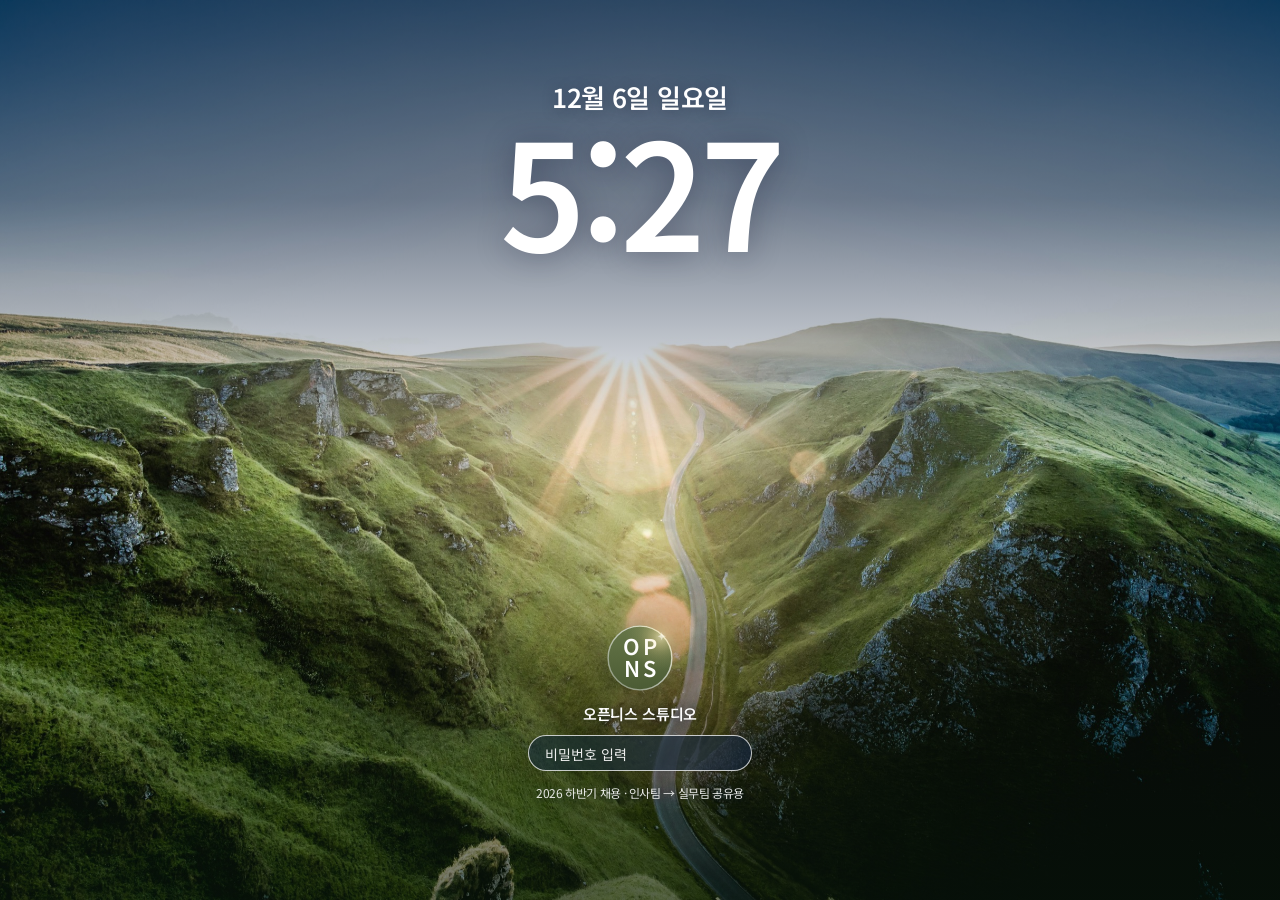
==== commit 8a04a6ec: "비밀번호 화면을 맥북 잠금 화면 스타일로 변경 - 풍경 사진 배경, 날짜·시각 표시, OPNS 아이콘, 오답 시 입력칸 흔들림 - 배포 스크립트가 배경 사진(assets/lock." ====
--- a/docs/index.html
+++ b/docs/index.html
@@ -12,14 +12,43 @@
 </head>
 <body class="locked">
 <a class="skip" href="#app">본문으로 건너뛰기</a>
-<!-- 비밀번호 입력 화면 (배포본 index.html 에만 삽입된다) -->
+<!-- 비밀번호 입력 화면: 맥북 잠금 화면 스타일. 배경 사진은 assets/lock.jpg (배포본 index.html 에만 삽입된다) -->
 <section class="gate" id="gate" aria-label="비밀번호 입력">
-  <form class="gate-card" id="gateForm" autocomplete="off">
-    <img src="assets/logo.png" alt="" width="56" height="56">
-    <h1>오픈니스 스튜디오<small>2026 하반기 채용 · 인사팀 → 실무팀 공유용</small></h1>
-    <p>비밀번호를 입력해 주세요.</p>
-    <input id="gatePw" type="password" inputmode="numeric" autocomplete="off" placeholder="비밀번호" aria-label="비밀번호" required>
-    <button type="submit" id="gateBtn">입장</button>
+
+  <div class="lock-clock" aria-hidden="true">
+    <p class="lock-date" id="lockDate"></p>
+    <p class="lock-time" id="lockTime"></p>
+  </div>
+
+  <form class="lock-user" id="gateForm" autocomplete="off">
+    <svg class="lock-avatar" viewBox="0 0 72 72" width="68" height="68" aria-hidden="true" focusable="false">
+      <defs>
+        <linearGradient id="lgMark" x1="0" y1="0" x2="0" y2="1"><stop offset="0" stop-color="#667648"/><stop offset="1" stop-color="#4b5b34"/></linearGradient>
+        <!-- 링: 오른쪽 위(해 쪽)는 따뜻하게 밝고, 왼쪽 아래로 갈수록 옅어진다 -->
+        <linearGradient id="lgRim" x1="0" y1="1" x2="1" y2="0"><stop offset="0" stop-color="#fff" stop-opacity=".3"/><stop offset=".55" stop-color="#fff" stop-opacity=".62"/><stop offset="1" stop-color="#fff4cf" stop-opacity=".92"/></linearGradient>
+        <!-- 원 안쪽에 번지는 햇빛 -->
+        <radialGradient id="lgLit" cx="58" cy="13" r="38" gradientUnits="userSpaceOnUse"><stop offset="0" stop-color="#fff0bd" stop-opacity=".34"/><stop offset=".25" stop-color="#ffeab0" stop-opacity=".2"/><stop offset=".55" stop-color="#ffe7a8" stop-opacity=".07"/><stop offset="1" stop-color="#ffe7a8" stop-opacity="0"/></radialGradient>
+        <!-- 원 바깥으로 살짝 번지는 빛 -->
+        <radialGradient id="lgFlare" cx="58" cy="14" r="34" gradientUnits="userSpaceOnUse"><stop offset="0" stop-color="#fff3cc" stop-opacity=".5"/><stop offset=".2" stop-color="#ffe6a8" stop-opacity=".3"/><stop offset=".45" stop-color="#ffdc94" stop-opacity=".13"/><stop offset=".72" stop-color="#ffdc94" stop-opacity=".04"/><stop offset="1" stop-color="#ffdc94" stop-opacity="0"/></radialGradient>
+      </defs>
+      <circle cx="36" cy="36" r="34.5" fill="url(#lgMark)"/>
+      <circle cx="36" cy="36" r="34.5" fill="url(#lgLit)"/>
+      <circle cx="36" cy="36" r="33.75" fill="none" stroke="url(#lgRim)" stroke-width="1.5"/>
+      <g fill="#fff" font-size="23" font-weight="600" text-anchor="middle" letter-spacing="2.5">
+        <text x="37.2" y="33">OP</text>
+        <text x="37.2" y="56">NS</text>
+      </g>
+      <circle cx="58" cy="14" r="34" fill="url(#lgFlare)"/>
+      <path d="M59 8.5Q59.4 12.6 63.5 13Q59.4 13.4 59 17.5Q58.6 13.4 54.5 13Q58.6 12.6 59 8.5Z" fill="#fffaf0" fill-opacity=".6"/>
+    </svg>
+    <h1>오픈니스 스튜디오</h1>
+    <div class="lock-field" id="gateField">
+      <input id="gatePw" type="password" inputmode="numeric" autocomplete="off" placeholder="비밀번호 입력" aria-label="비밀번호" required>
+      <button type="submit" id="gateBtn" aria-label="입장">
+        <svg viewBox="0 0 16 16" width="14" height="14" aria-hidden="true" focusable="false"><path d="M3 8h9M8.5 4l4 4-4 4" fill="none" stroke="currentColor" stroke-width="1.8" stroke-linecap="round" stroke-linejoin="round"/></svg>
+      </button>
+    </div>
+    <p class="lock-sub">2026 하반기 채용 · 인사팀 → 실무팀 공유용</p>
     <p class="gate-msg" id="gateMsg" role="alert" aria-live="polite"></p>
   </form>
 </section>
--- a/docs/css/style.css
+++ b/docs/css/style.css
@@ -390,19 +390,34 @@
 
 /* 비밀번호 입력 화면 */
 .locked header,.locked main,.locked footer,.locked .skip{display:none}
-.gate{min-height:100vh;display:flex;align-items:center;justify-content:center;padding:24px;background:#fff}
+.locked{background:#2f5784}
+.gate{position:relative;min-height:100vh;min-height:100dvh;display:grid;grid-template-rows:auto 1fr auto;justify-items:center;overflow:hidden;padding:clamp(44px,9vh,96px) 24px clamp(36px,8vh,84px);color:#fff;text-align:center;
+  background:#1d3a1f url(../assets/lock.jpg) 50% 62%/cover no-repeat}
 .gate[hidden]{display:none}
-.gate-card{width:100%;max-width:380px;background:var(--bg-gray);border-radius:var(--r);padding:42px 32px 36px;text-align:center}
-.gate-card img{border-radius:50%;margin:0 auto 14px}
-.gate-card h1{font:700 22px/1.35 var(--sans)}
-.gate-card h1 small{display:block;font:400 13px var(--sans);color:var(--gray);margin-top:4px}
-.gate-card p{font-size:15px;color:var(--gray);margin:22px 0 14px}
-.gate-card input{width:100%;font:400 18px var(--sans);text-align:center;letter-spacing:.3em;padding:13px 14px;border:1px solid transparent;border-radius:14px;background:#fff;color:var(--ink)}
-.gate-card input::placeholder{letter-spacing:0;font-size:14px}
-.gate-card input:focus{outline:none;border-color:var(--blue)}
-.gate-card button{width:100%;margin-top:12px;border:0;border-radius:980px;padding:13px;font:400 17px var(--sans);background:var(--blue);color:#fff;cursor:pointer}
-.gate-card button:disabled{opacity:.55;cursor:default}
-.gate-card .gate-msg{min-height:20px;margin:12px 0 0;font-size:13px;color:#d70015}
+.gate::after{content:"";position:absolute;inset:0;pointer-events:none;background:linear-gradient(180deg,rgba(8,28,56,.74) 0%,rgba(8,28,56,.58) 22%,rgba(8,28,56,.3) 36%,rgba(8,28,56,0) 50%,rgba(6,22,10,0) 58%,rgba(6,22,10,.58) 100%)}
+.lock-clock,.lock-user{position:relative;z-index:1}
+.lock-date{font:600 clamp(18px,2.6vw,26px)/1.2 var(--sans);letter-spacing:-.01em;text-shadow:0 1px 14px rgba(20,24,48,.35)}
+.lock-time{font:600 clamp(76px,15vw,148px)/1 var(--sans);letter-spacing:-.04em;font-variant-numeric:tabular-nums;margin-top:2px;text-shadow:0 2px 30px rgba(20,24,48,.35)}
+.lock-user{grid-row:3;display:flex;flex-direction:column;align-items:center;width:100%;max-width:300px}
+.lock-avatar{width:68px;height:68px;display:block;filter:drop-shadow(0 4px 14px rgba(8,24,8,.38))}
+.lock-avatar text{font-family:var(--sans)}
+.lock-avatar{overflow:visible}
+.lock-user h1{color:#fff;font:600 15px/1.3 var(--sans);margin-top:12px;letter-spacing:-.01em;text-shadow:0 1px 8px rgba(10,24,48,.5)}
+.lock-field{position:relative;width:100%;max-width:224px;margin-top:12px}
+.lock-field input{width:100%;height:36px;padding:0 40px 0 16px;border:1px solid rgba(255,255,255,.4);border-radius:980px;background:rgba(14,36,72,.4);-webkit-backdrop-filter:blur(24px) saturate(160%);backdrop-filter:blur(24px) saturate(160%);color:#fff;font:400 15px var(--sans);letter-spacing:.2em;text-align:left;caret-color:#fff;transition:background .2s var(--ease),border-color .2s var(--ease)}
+.lock-field input::placeholder{color:rgba(255,255,255,.92);letter-spacing:0;font-size:14px}
+.lock-field input:focus{outline:none;background:rgba(14,36,72,.5);border-color:rgba(255,255,255,.75)}
+.lock-field button{position:absolute;right:4px;top:4px;width:28px;height:28px;padding:0;border:0;border-radius:50%;background:rgba(255,255,255,.3);color:#fff;display:flex;align-items:center;justify-content:center;cursor:pointer;transition:opacity .18s var(--ease),background .18s var(--ease)}
+.lock-field button:hover{background:rgba(255,255,255,.45)}
+.lock-field button:focus-visible{outline:2px solid #fff;outline-offset:2px}
+.lock-field input:placeholder-shown+button{opacity:0;visibility:hidden}
+.lock-field button:disabled{opacity:.5;cursor:default}
+.lock-field.shake{animation:shake .45s cubic-bezier(.36,.07,.19,.97)}
+@keyframes shake{10%,90%{transform:translateX(-2px)}20%,80%{transform:translateX(4px)}30%,50%,70%{transform:translateX(-8px)}40%,60%{transform:translateX(8px)}}
+.lock-sub{margin-top:14px;font-size:12px;line-height:1.4;color:rgba(255,255,255,.88);text-shadow:0 1px 8px rgba(10,24,48,.55)}
+.gate .gate-msg{min-height:20px;margin-top:6px;font-size:13px;font-weight:500;color:#fff;text-shadow:0 1px 8px rgba(10,24,48,.65)}
+@media(max-width:480px){.lock-user{max-width:none}.lock-field{max-width:260px}}
+@media(prefers-reduced-motion:reduce){.lock-field.shake{animation:none}}
 .hero.ld{background:var(--bg-gray);aspect-ratio:16/8}.ldn{padding:20px 0}
 
 /* 경력 추정 표시 */
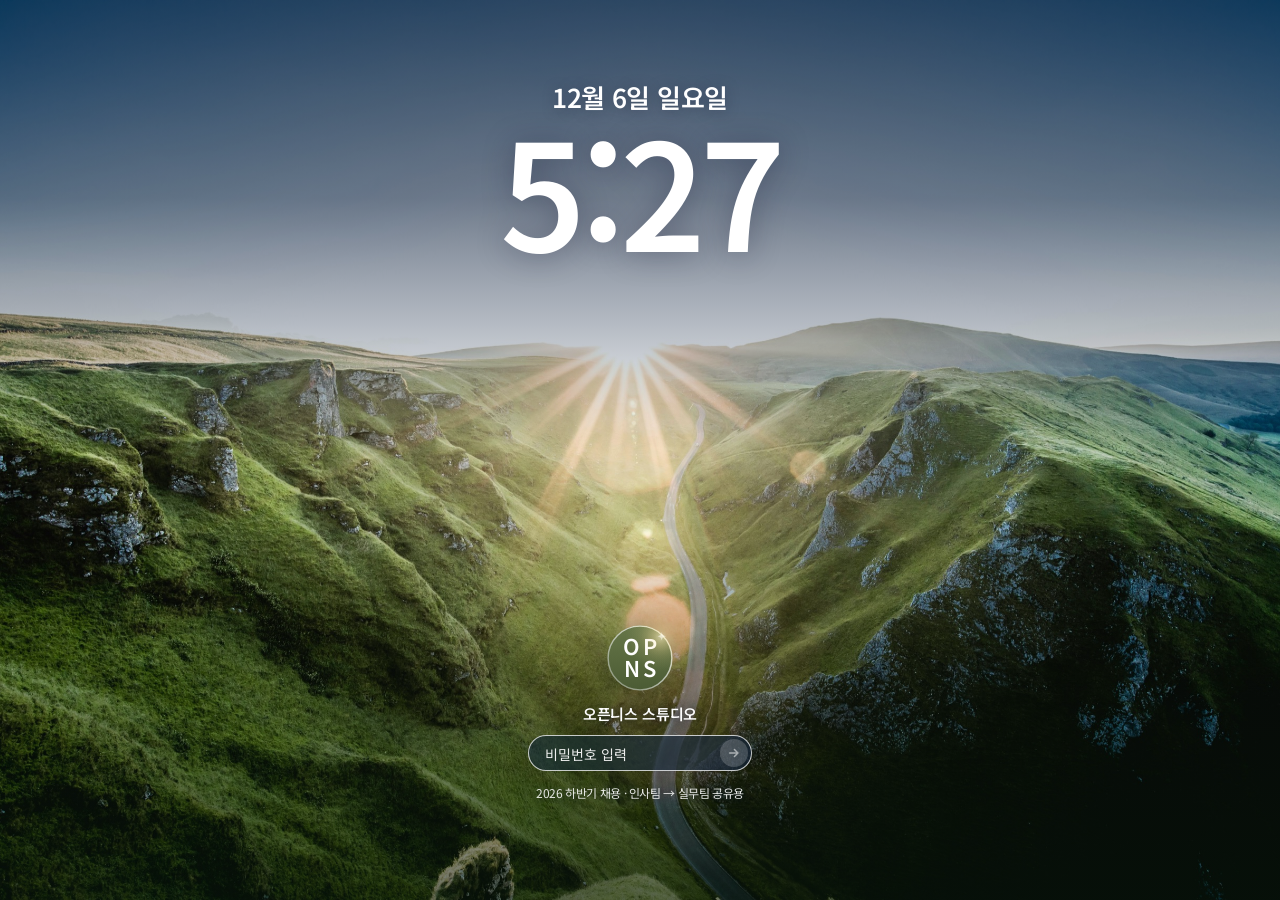
==== commit 209eebbb: "모바일 비밀번호 화면: 입장 화살표 상시 표시, 자동 초점 제거 - 입장 화살표를 비어 있어도 항상 표시(폰에서 38px). 빈 칸에서 누르면 입력창으로 이동 - 터치 기기에서는 " ====
--- a/docs/index.html
+++ b/docs/index.html
@@ -4,11 +4,12 @@
 <meta charset="utf-8">
 <meta name="viewport" content="width=device-width,initial-scale=1">
 <meta name="robots" content="noindex,nofollow">
-<meta name="theme-color" content="#ffffff">
+<meta name="theme-color" content="#2f5784">
 <title>오픈니스 스튜디오 2026 하반기 채용 현황</title>
 <link rel="icon" href="assets/logo.png">
 <link rel="stylesheet" href="https://fonts.googleapis.com/css2?family=Noto+Sans+KR:wght@300;400;500;600;700&display=swap">
 <link rel="stylesheet" href="css/style.css">
+<link rel="stylesheet" href="css/mac.css">
 </head>
 <body class="locked">
 <a class="skip" href="#app">본문으로 건너뛰기</a>
@@ -43,8 +44,8 @@
     </svg>
     <h1>오픈니스 스튜디오</h1>
     <div class="lock-field" id="gateField">
-      <input id="gatePw" type="password" inputmode="numeric" autocomplete="off" placeholder="비밀번호 입력" aria-label="비밀번호" required>
-      <button type="submit" id="gateBtn" aria-label="입장">
+      <input id="gatePw" type="password" inputmode="numeric" enterkeyhint="go" autocomplete="off" placeholder="비밀번호 입력" aria-label="비밀번호">
+      <button type="submit" id="gateBtn" aria-label="입장" title="입장">
         <svg viewBox="0 0 16 16" width="14" height="14" aria-hidden="true" focusable="false"><path d="M3 8h9M8.5 4l4 4-4 4" fill="none" stroke="currentColor" stroke-width="1.8" stroke-linecap="round" stroke-linejoin="round"/></svg>
       </button>
     </div>
@@ -73,6 +74,7 @@
 
 
 
+<script src="js/mac.js"></script>
 <script src="payload.js"></script>
 <script src="js/gate.js"></script>
 </body>
--- a/docs/css/style.css
+++ b/docs/css/style.css
@@ -410,13 +410,24 @@
 .lock-field button{position:absolute;right:4px;top:4px;width:28px;height:28px;padding:0;border:0;border-radius:50%;background:rgba(255,255,255,.3);color:#fff;display:flex;align-items:center;justify-content:center;cursor:pointer;transition:opacity .18s var(--ease),background .18s var(--ease)}
 .lock-field button:hover{background:rgba(255,255,255,.45)}
 .lock-field button:focus-visible{outline:2px solid #fff;outline-offset:2px}
-.lock-field input:placeholder-shown+button{opacity:0;visibility:hidden}
+.lock-field input:placeholder-shown+button{opacity:.62}   /* 비어 있을 때도 보이되 살짝 흐리게 (폰 숫자 키패드에는 "입장" 키가 없어서 늘 눌러 입장할 수 있어야 한다) */
 .lock-field button:disabled{opacity:.5;cursor:default}
 .lock-field.shake{animation:shake .45s cubic-bezier(.36,.07,.19,.97)}
 @keyframes shake{10%,90%{transform:translateX(-2px)}20%,80%{transform:translateX(4px)}30%,50%,70%{transform:translateX(-8px)}40%,60%{transform:translateX(8px)}}
 .lock-sub{margin-top:14px;font-size:12px;line-height:1.4;color:rgba(255,255,255,.88);text-shadow:0 1px 8px rgba(10,24,48,.55)}
 .gate .gate-msg{min-height:20px;margin-top:6px;font-size:13px;font-weight:500;color:#fff;text-shadow:0 1px 8px rgba(10,24,48,.65)}
-@media(max-width:480px){.lock-user{max-width:none}.lock-field{max-width:260px}}
+@media(max-width:480px){.lock-user{max-width:none}}
+/* 터치 기기·좁은 화면: 입력창과 화살표를 손가락 크기로 키우고, 로그인 영역을 화면 가운데로 올려 키패드에 가려지지 않게 한다 */
+@media(pointer:coarse),(max-width:760px){
+  .lock-user{grid-row:2;align-self:center;margin-bottom:clamp(40px,30vh,260px)}   /* 가운데보다 위로: 키패드가 올라와도 입력창이 보인다 */
+  .lock-field{max-width:288px;margin-top:16px}
+  .gate::after{background:linear-gradient(180deg,rgba(8,28,56,.74) 0%,rgba(8,28,56,.62) 24%,rgba(8,28,56,.54) 40%,rgba(8,28,56,.5) 54%,rgba(6,22,10,.3) 68%,rgba(6,22,10,.52) 100%)}   /* 로그인 영역이 오는 가운데 띠를 어둡게: 밝은 지평선 위에서도 흰 글자가 읽힌다 */
+  .lock-field input{height:48px;padding:0 60px 0 22px;font-size:16px;background:rgba(14,36,72,.5)}
+  .lock-field input::placeholder{font-size:16px}
+  .lock-field button{width:38px;height:38px;right:5px;top:5px}
+  .lock-field button svg{width:18px;height:18px}
+  .gate .gate-msg{font-size:14px}
+}
 @media(prefers-reduced-motion:reduce){.lock-field.shake{animation:none}}
 .hero.ld{background:var(--bg-gray);aspect-ratio:16/8}.ldn{padding:20px 0}
 
--- a/docs/css/mac.css
+++ b/docs/css/mac.css
@@ -0,0 +1,64 @@
+/* 맥 OS 바탕화면 느낌 덧입힘 — 기존 화면 구성(css/style.css · js/app.js)은 그대로 두고 겉모습만 바꾼다.
+ *   바탕: 풍경 사진 / 메뉴바: 투명 + 시계 / 본문: 신호등 버튼이 달린 유리 창 / 아래: Dock(메뉴 바로가기)
+ * 이 파일을 <link>에서 빼면 바로 기존 애플 스타일로 돌아간다. 새로 만든 클래스는 모두 mc- 접두어를 쓴다.
+ * 배경 사진은 assets/lock.jpg (비밀번호 화면과 같은 사진) */
+:root{--mc-wall:url(../assets/lock.jpg);--mc-d:clamp(38px,calc((100vw - 54px) / 7.9),58px)}
+body{background:#10161a}
+body::before{content:"";position:fixed;inset:0;z-index:-2;background:var(--mc-wall) 50% 62%/cover no-repeat}
+body::after{content:"";position:fixed;inset:0;z-index:-1;pointer-events:none;background:linear-gradient(180deg,rgba(8,28,56,.4) 0%,rgba(8,28,56,.08) 30%,rgba(6,22,10,.05) 60%,rgba(6,22,10,.5) 100%)}
+
+/* 메뉴바: 사진 위에 뜨는 투명 막대 */
+.top{background:linear-gradient(180deg,rgba(0,0,0,.32),rgba(0,0,0,0));border-bottom:0;-webkit-backdrop-filter:blur(6px) saturate(140%);backdrop-filter:blur(6px) saturate(140%)}
+.top{transition:background .25s}
+.top.mc-scrolled{background:rgba(20,30,40,.66);-webkit-backdrop-filter:blur(22px) saturate(160%);backdrop-filter:blur(22px) saturate(160%)}   /* 스크롤하면 흰 글자가 흰 창과 겹쳐도 읽히도록 어둡게 */
+.bar{height:36px}
+.brand{color:#fff;text-shadow:0 0 8px rgba(0,0,0,.45)}
+.brand img{display:none}
+.brand::before{content:"";width:15px;height:15px;border-radius:50%;flex:none;background:radial-gradient(circle at 35% 30%,#a9bb85,#566a3c);box-shadow:inset 0 0 0 1px rgba(255,255,255,.6)}
+nav{margin-right:auto;margin-left:8px}
+nav a{color:rgba(255,255,255,.95);font-weight:500;text-shadow:0 0 8px rgba(0,0,0,.45)}
+nav a:hover{color:#fff}
+nav a[aria-current="page"]{color:#fff;font-weight:700}
+.mc-clk{color:#fff;font:500 13px var(--sans);text-shadow:0 0 8px rgba(0,0,0,.45);white-space:nowrap}
+
+/* 본문: 신호등 버튼이 달린 유리 창 (안쪽 내용은 기존 그대로) */
+main{position:relative;width:calc(100% - 24px);max-width:1200px;margin:16px auto 0;padding:58px clamp(16px,3vw,36px) 96px;border-radius:clamp(18px,2.4vw,26px);
+  background:rgba(248,248,250,.88);-webkit-backdrop-filter:blur(44px) saturate(190%);backdrop-filter:blur(44px) saturate(190%);
+  box-shadow:0 0 0 .5px rgba(0,0,0,.28),0 30px 80px rgba(0,0,0,.45),inset 0 0 0 1px rgba(255,255,255,.5)}
+main::before{content:"";position:absolute;left:20px;top:19px;width:13px;height:13px;border-radius:50%;background:#ff5f57;box-shadow:21px 0 0 #febc2e,42px 0 0 #28c840;animation:none}
+.hero-a{padding-top:28px}
+main:focus-visible{outline:none}   /* 화면 이동 때 본문으로 옮겨 주는 초점이 둥근 창에 파란 테두리로 보이지 않게 */
+.foot{background:transparent;border-top:0;color:rgba(255,255,255,.92);text-shadow:0 1px 6px rgba(0,0,0,.65);padding:22px 22px 130px}
+
+/* 비밀번호 화면에서는 메뉴 바로가기(Dock)를 숨긴다 */
+.locked .mc-dock{display:none}
+
+/* Dock */
+.mc-app{--sz:58px;position:relative;width:var(--sz);height:var(--sz);border-radius:22.5%;display:grid;place-items:center;color:#fff;overflow:hidden;flex:none;transition:width .08s,height .08s;
+  box-shadow:0 3px 8px rgba(0,0,0,.32),inset 0 0 0 .5px rgba(255,255,255,.45),inset 0 1px 1px rgba(255,255,255,.55)}
+.mc-app::after{content:"";position:absolute;inset:0;background:linear-gradient(180deg,rgba(255,255,255,.34),rgba(255,255,255,0) 52%);pointer-events:none}
+.mc-app svg{width:56%;height:56%;fill:none;stroke:#fff;stroke-width:1.9;stroke-linecap:round;stroke-linejoin:round;filter:drop-shadow(0 1px 1.5px rgba(0,0,0,.28));position:relative;z-index:1}
+.mc-app.mc-cal{background:#fff;color:#1d1d1f}.mc-app.mc-cal::after{display:none}
+.mc-app.mc-cal .mc-h{position:absolute;left:0;right:0;top:0;height:30%;display:grid;place-items:center;background:linear-gradient(#ff5a50,#ff3b30);color:#fff;font:700 calc(var(--sz)*.15)/1 var(--sans);letter-spacing:.02em}
+.mc-app.mc-cal .mc-d{position:absolute;left:0;right:0;top:30%;bottom:0;display:grid;place-items:center;font:300 calc(var(--sz)*.5)/1 var(--sans);letter-spacing:-.04em;padding-bottom:2%}
+.mc-g-blue{background:linear-gradient(180deg,#5ac8fa,#0a7aff)}.mc-g-green{background:linear-gradient(180deg,#7be495,#1fb356)}
+.mc-g-orange{background:linear-gradient(180deg,#ffc15a,#ff8a00)}.mc-g-purple{background:linear-gradient(180deg,#d6a0ff,#8e44f0)}
+.mc-g-pink{background:linear-gradient(180deg,#ff8fb0,#ff2d55)}.mc-g-gray{background:linear-gradient(180deg,#b8b8be,#6c6c72)}
+.mc-dock{position:fixed;left:50%;bottom:max(8px,env(safe-area-inset-bottom));transform:translateX(-50%);max-width:calc(100vw - 12px);display:flex;align-items:flex-end;gap:clamp(4px,1.1vw,10px);
+  padding:clamp(6px,1.2vw,9px) clamp(8px,1.4vw,12px);border-radius:clamp(20px,3.4vw,28px);z-index:55;
+  background:rgba(255,255,255,.2);-webkit-backdrop-filter:blur(34px) saturate(190%);backdrop-filter:blur(34px) saturate(190%);
+  box-shadow:0 12px 40px rgba(0,0,0,.34),inset 0 0 0 1px rgba(255,255,255,.36),inset 0 1px 0 rgba(255,255,255,.5)}
+.mc-it{position:relative;display:flex;flex-direction:column;align-items:center;text-decoration:none;border-radius:22.5%}
+.mc-it .mc-app{--sz:var(--mc-d)}
+.mc-it i{position:absolute;bottom:-6px;width:4px;height:4px;border-radius:50%;background:rgba(255,255,255,.9);display:none}
+.mc-it[aria-current="page"] i{display:block}
+.mc-it em{position:absolute;bottom:calc(100% + 12px);left:50%;transform:translateX(-50%);white-space:nowrap;padding:5px 12px;border-radius:9px;background:rgba(40,40,44,.78);color:#fff;font:500 13px/1 var(--sans);font-style:normal;opacity:0;pointer-events:none;transition:opacity .12s}
+.mc-it:focus-visible{outline:2px solid #fff;outline-offset:3px}
+.mc-it:focus-visible em{opacity:1}
+@media(hover:hover){.mc-it:hover em{opacity:1}}
+
+/* 폭에 따른 정리: 메뉴는 Dock이 맡으므로 좁은 화면에서는 위쪽 글자 메뉴를 숨긴다 */
+@media(max-width:860px){.top .bar{flex-wrap:nowrap;height:36px;padding:0 16px}.brand{width:auto;flex:1;min-width:0}}
+@media(max-width:760px){nav{display:none}.mc-clk{margin-left:auto;flex:none}.bar{gap:12px}}
+@media(max-width:480px){.mc-clk .mc-dt{display:none}main{width:calc(100% - 16px);margin-top:10px;padding-top:54px}}
+@media(prefers-reduced-motion:reduce){.mc-app{transition:none}}
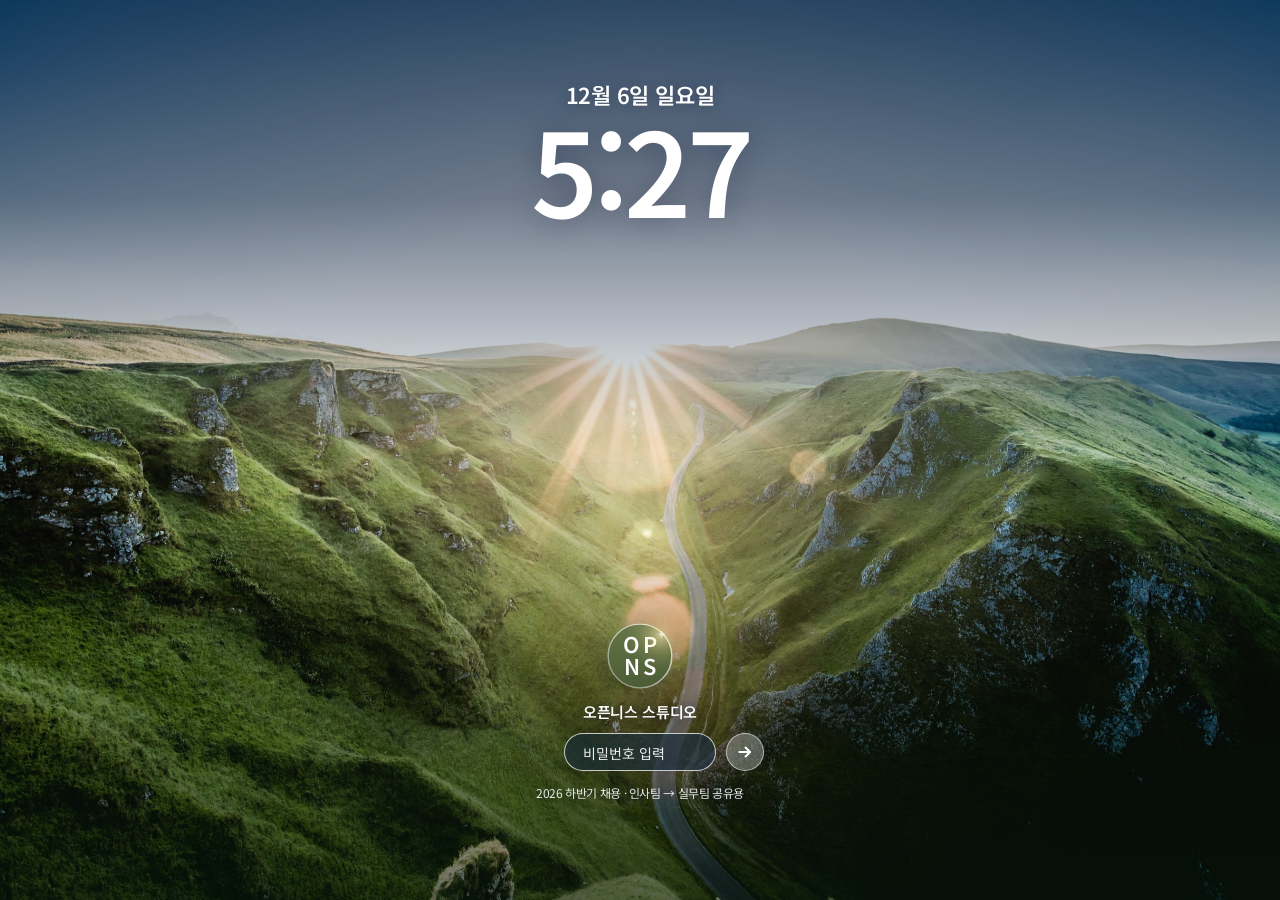
==== commit ea4f5ca1: "입장 인트로 모션그래픽 추가: 비밀번호 입력 후 채용 소개 6장면 재생, Skip intro로 건너뛰기" ====
--- a/docs/index.html
+++ b/docs/index.html
@@ -10,6 +10,7 @@
 <link rel="stylesheet" href="https://fonts.googleapis.com/css2?family=Noto+Sans+KR:wght@300;400;500;600;700&display=swap">
 <link rel="stylesheet" href="css/style.css">
 <link rel="stylesheet" href="css/mac.css">
+<link rel="stylesheet" href="css/intro.css">
 </head>
 <body class="locked">
 <a class="skip" href="#app">본문으로 건너뛰기</a>
@@ -75,6 +76,7 @@
 
 
 <script src="js/mac.js"></script>
+<script src="js/intro.js"></script>
 <script src="payload.js"></script>
 <script src="js/gate.js"></script>
 </body>
--- a/docs/css/style.css
+++ b/docs/css/style.css
@@ -364,9 +364,25 @@
 .stp p{font-size:13px;color:var(--gray);margin-top:10px;line-height:1.5}
 .nowc{margin-top:12px;background:var(--bg-gray);border-radius:var(--r);padding:24px 34px;display:flex;gap:16px;align-items:center;flex-wrap:wrap}
 .nowc b{font:600 21px var(--sans);letter-spacing:-.02em}.nowc .dd{margin-left:auto;font:600 34px var(--sans);letter-spacing:-.04em;color:var(--blue)}
+/* 다음 일정: 경력·신입을 나눠서 표기 (각자 날짜로 D-day 를 따로 계산). 클래스는 기존 이름과 겹치지 않게 ng- 접두어 */
+.nowc.ng{align-items:flex-start;gap:14px 28px}
+.nowc .ng-h{display:flex;align-items:center;gap:14px;padding-top:12px}
+.nowc .ng-l{flex:1;min-width:min(100%,320px);display:grid;gap:10px}
+.nowc .ng-r{display:grid;grid-template-columns:auto 1fr auto;align-items:center;gap:14px;padding:14px 20px;background:#fff;border-radius:var(--r-s)}
+.nowc .ng-t{display:inline-block;padding:3px 12px;border-radius:980px;font:600 13px/1.5 var(--sans);background:#e8f1fc;color:var(--link);white-space:nowrap}
+.nowc .ng-t.e{background:#ffefd9;color:#b05400}
+.nowc .ng-w{font:500 17px/1.4 var(--sans);letter-spacing:-.01em}
+.nowc .ng-d{font:600 26px/1.2 var(--sans);letter-spacing:-.04em;color:var(--blue);white-space:nowrap}
+.nowc .ng-d.past{color:var(--gray)}
+@media(max-width:560px){.nowc.ng{padding:20px 18px}.nowc .ng-r{grid-template-columns:auto 1fr auto;gap:10px 12px;padding:14px 16px}.nowc .ng-w{font-size:16px}.nowc .ng-d{font-size:22px}}
 .days{display:grid;gap:28px}.days h3{font:600 19px var(--sans);letter-spacing:-.02em;margin-bottom:12px}
 @media(max-width:820px){.stp{grid-template-columns:1fr;gap:0}.stp li{display:grid;grid-template-columns:48px 1fr;text-align:left;padding:0 0 24px;column-gap:14px}
- .stp li::before{top:-22px;left:19px;width:2px;height:100%}.stp li:first-child::before{display:none}.dot{margin:0}.stp b{margin-top:2px}.stp .dt{margin-top:2px}
+ .dot{margin:0}.stp b{margin-top:2px}.stp .dt{margin-top:2px}
+ /* 세로 타임라인의 연결선: 각 항목이 "자기 동그라미 바로 아래 → 다음 동그라미"까지를 그린다.
+  * (예전 방식은 선을 자기 위로 22px만 끌어올려, 항목의 글이 길면 앞 동그라미 아래가 끊겨 보였다) 선 색은 다음 항목이 완료/진행 중이면 진하게 */
+ .stp li::before{display:none}
+ .stp li:not(:last-child)::after{content:"";position:absolute;left:19px;top:40px;bottom:0;width:2px;background:var(--line)}
+ .stp li.done:has(+ li.done)::after,.stp li.done:has(+ li.now)::after{background:var(--ink)}
  table.ts{font-size:13px}table.ts th,table.ts td{padding:10px}.stp-card{padding:32px 22px}.c{padding:22px 24px}}
 table.ts td{vertical-align:middle}table.ts a.nl span{line-height:1.2}
 
@@ -391,26 +407,27 @@
 /* 비밀번호 입력 화면 */
 .locked header,.locked main,.locked footer,.locked .skip{display:none}
 .locked{background:#2f5784}
-.gate{position:relative;min-height:100vh;min-height:100dvh;display:grid;grid-template-rows:auto 1fr auto;justify-items:center;overflow:hidden;padding:clamp(44px,9vh,96px) 24px clamp(36px,8vh,84px);color:#fff;text-align:center;
+.gate{position:relative;min-height:100vh;min-height:100dvh;display:grid;grid-template-rows:auto 1fr auto;justify-items:center;overflow:hidden;padding:clamp(44px,9vh,96px) 24px calc(clamp(36px,8vh,84px) + var(--kb,0px));transition:padding-bottom .2s var(--ease);color:#fff;text-align:center;
   background:#1d3a1f url(../assets/lock.jpg) 50% 62%/cover no-repeat}
 .gate[hidden]{display:none}
 .gate::after{content:"";position:absolute;inset:0;pointer-events:none;background:linear-gradient(180deg,rgba(8,28,56,.74) 0%,rgba(8,28,56,.58) 22%,rgba(8,28,56,.3) 36%,rgba(8,28,56,0) 50%,rgba(6,22,10,0) 58%,rgba(6,22,10,.58) 100%)}
 .lock-clock,.lock-user{position:relative;z-index:1}
-.lock-date{font:600 clamp(18px,2.6vw,26px)/1.2 var(--sans);letter-spacing:-.01em;text-shadow:0 1px 14px rgba(20,24,48,.35)}
-.lock-time{font:600 clamp(76px,15vw,148px)/1 var(--sans);letter-spacing:-.04em;font-variant-numeric:tabular-nums;margin-top:2px;text-shadow:0 2px 30px rgba(20,24,48,.35)}
+.lock-date{font:600 clamp(16px,2.2vw,22px)/1.2 var(--sans);letter-spacing:-.01em;text-shadow:0 1px 14px rgba(20,24,48,.35)}
+.lock-time{font:600 clamp(64px,12vw,116px)/1 var(--sans);letter-spacing:-.04em;font-variant-numeric:tabular-nums;margin-top:2px;text-shadow:0 2px 30px rgba(20,24,48,.35)}
 .lock-user{grid-row:3;display:flex;flex-direction:column;align-items:center;width:100%;max-width:300px}
 .lock-avatar{width:68px;height:68px;display:block;filter:drop-shadow(0 4px 14px rgba(8,24,8,.38))}
 .lock-avatar text{font-family:var(--sans)}
 .lock-avatar{overflow:visible}
 .lock-user h1{color:#fff;font:600 15px/1.3 var(--sans);margin-top:12px;letter-spacing:-.01em;text-shadow:0 1px 8px rgba(10,24,48,.5)}
-.lock-field{position:relative;width:100%;max-width:224px;margin-top:12px}
-.lock-field input{width:100%;height:36px;padding:0 40px 0 16px;border:1px solid rgba(255,255,255,.4);border-radius:980px;background:rgba(14,36,72,.4);-webkit-backdrop-filter:blur(24px) saturate(160%);backdrop-filter:blur(24px) saturate(160%);color:#fff;font:400 15px var(--sans);letter-spacing:.2em;text-align:left;caret-color:#fff;transition:background .2s var(--ease),border-color .2s var(--ease)}
+.lock-field{position:relative;width:152px;margin-top:12px}   /* 입력창(숫자 4자리용 152px)이 가운데 정렬된다. 입장 버튼은 입력창 오른쪽 바깥에 붙어(가운데 정렬 계산에 안 들어감) 입력창이 로고·이름·안내문구와 같은 중심선에 선다 */
+.lock-field input{display:block;width:100%;height:38px;padding:0 18px;border:1px solid rgba(255,255,255,.4);border-radius:980px;background:rgba(14,36,72,.4);-webkit-backdrop-filter:blur(24px) saturate(160%);backdrop-filter:blur(24px) saturate(160%);color:#fff;font:400 15px var(--sans);letter-spacing:.2em;text-align:left;caret-color:#fff;transition:background .2s var(--ease),border-color .2s var(--ease)}
 .lock-field input::placeholder{color:rgba(255,255,255,.92);letter-spacing:0;font-size:14px}
 .lock-field input:focus{outline:none;background:rgba(14,36,72,.5);border-color:rgba(255,255,255,.75)}
-.lock-field button{position:absolute;right:4px;top:4px;width:28px;height:28px;padding:0;border:0;border-radius:50%;background:rgba(255,255,255,.3);color:#fff;display:flex;align-items:center;justify-content:center;cursor:pointer;transition:opacity .18s var(--ease),background .18s var(--ease)}
+.lock-field button{position:absolute;left:calc(100% + 10px);top:0;width:38px;height:38px;padding:0;border-radius:50%;background:rgba(255,255,255,.28);border:1px solid rgba(255,255,255,.55);-webkit-backdrop-filter:blur(24px) saturate(160%);backdrop-filter:blur(24px) saturate(160%);color:#fff;display:flex;align-items:center;justify-content:center;cursor:pointer;transition:background .18s var(--ease),color .18s var(--ease),border-color .18s var(--ease)}
+.lock-field button svg{width:18px;height:18px}
 .lock-field button:hover{background:rgba(255,255,255,.45)}
 .lock-field button:focus-visible{outline:2px solid #fff;outline-offset:2px}
-.lock-field input:placeholder-shown+button{opacity:.62}   /* 비어 있을 때도 보이되 살짝 흐리게 (폰 숫자 키패드에는 "입장" 키가 없어서 늘 눌러 입장할 수 있어야 한다) */
+.lock-field.has-val button{background:#fff;border-color:#fff;color:#33452a}   /* 입력하면 흰색으로 채워 "이제 누르면 된다"가 보이게 */
 .lock-field button:disabled{opacity:.5;cursor:default}
 .lock-field.shake{animation:shake .45s cubic-bezier(.36,.07,.19,.97)}
 @keyframes shake{10%,90%{transform:translateX(-2px)}20%,80%{transform:translateX(4px)}30%,50%,70%{transform:translateX(-8px)}40%,60%{transform:translateX(8px)}}
@@ -419,16 +436,18 @@
 @media(max-width:480px){.lock-user{max-width:none}}
 /* 터치 기기·좁은 화면: 입력창과 화살표를 손가락 크기로 키우고, 로그인 영역을 화면 가운데로 올려 키패드에 가려지지 않게 한다 */
 @media(pointer:coarse),(max-width:760px){
-  .lock-user{grid-row:2;align-self:center;margin-bottom:clamp(40px,30vh,260px)}   /* 가운데보다 위로: 키패드가 올라와도 입력창이 보인다 */
-  .lock-field{max-width:288px;margin-top:16px}
-  .gate::after{background:linear-gradient(180deg,rgba(8,28,56,.74) 0%,rgba(8,28,56,.62) 24%,rgba(8,28,56,.54) 40%,rgba(8,28,56,.5) 54%,rgba(6,22,10,.3) 68%,rgba(6,22,10,.52) 100%)}   /* 로그인 영역이 오는 가운데 띠를 어둡게: 밝은 지평선 위에서도 흰 글자가 읽힌다 */
-  .lock-field input{height:48px;padding:0 60px 0 22px;font-size:16px;background:rgba(14,36,72,.5)}
+  .lock-field{width:min(186px,calc(100vw - 150px));margin-top:16px}   /* 폰: 손가락 크기(48px)는 유지, 입력창은 가운데에 두고 오른쪽 버튼(48px+간격 10px)이 화면 안에 들어오도록 폭을 제한 */
+  .lock-field input{height:48px;padding:0 20px;font-size:16px;background:rgba(14,36,72,.5)}
   .lock-field input::placeholder{font-size:16px}
-  .lock-field button{width:38px;height:38px;right:5px;top:5px}
-  .lock-field button svg{width:18px;height:18px}
+  .lock-field button{width:48px;height:48px}
+  .lock-field button svg{width:22px;height:22px}
   .gate .gate-msg{font-size:14px}
 }
-@media(prefers-reduced-motion:reduce){.lock-field.shake{animation:none}}
+/* 키패드가 열려 로그인 영역이 위로 올라오는 동안: 밝은 지평선 위에서도 흰 글자가 읽히도록 가운데 띠를 어둡게 */
+.gate.kb-open::after{background:linear-gradient(180deg,rgba(8,28,56,.74) 0%,rgba(8,28,56,.62) 24%,rgba(8,28,56,.54) 40%,rgba(8,28,56,.5) 54%,rgba(6,22,10,.3) 68%,rgba(6,22,10,.52) 100%)}
+/* 키가 작은 폰: 키패드가 열려 있는 동안만 로고·이름·안내문구를 숨겨 입력창과 입장 버튼이 들어갈 자리를 만든다 */
+@media(max-height:700px){.gate.kb-open .lock-avatar,.gate.kb-open .lock-user h1,.gate.kb-open .lock-sub{display:none}}
+@media(prefers-reduced-motion:reduce){.lock-field.shake{animation:none}.gate{transition:none}}
 .hero.ld{background:var(--bg-gray);aspect-ratio:16/8}.ldn{padding:20px 0}
 
 /* 경력 추정 표시 */
--- a/docs/css/mac.css
+++ b/docs/css/mac.css
@@ -15,7 +15,6 @@
 .brand{color:#fff;text-shadow:0 0 8px rgba(0,0,0,.45)}
 .brand img{display:none}
 .brand::before{content:"";width:15px;height:15px;border-radius:50%;flex:none;background:radial-gradient(circle at 35% 30%,#a9bb85,#566a3c);box-shadow:inset 0 0 0 1px rgba(255,255,255,.6)}
-nav{margin-right:auto;margin-left:8px}
 nav a{color:rgba(255,255,255,.95);font-weight:500;text-shadow:0 0 8px rgba(0,0,0,.45)}
 nav a:hover{color:#fff}
 nav a[aria-current="page"]{color:#fff;font-weight:700}
@@ -34,7 +33,7 @@
 .locked .mc-dock{display:none}
 
 /* Dock */
-.mc-app{--sz:58px;position:relative;width:var(--sz);height:var(--sz);border-radius:22.5%;display:grid;place-items:center;color:#fff;overflow:hidden;flex:none;transition:width .08s,height .08s;
+.mc-app{--sz:58px;position:relative;width:var(--sz);height:var(--sz);border-radius:22.5%;display:grid;place-items:center;color:#fff;overflow:hidden;flex:none;transition:width .08s,height .08s,transform .14s ease-out;
   box-shadow:0 3px 8px rgba(0,0,0,.32),inset 0 0 0 .5px rgba(255,255,255,.45),inset 0 1px 1px rgba(255,255,255,.55)}
 .mc-app::after{content:"";position:absolute;inset:0;background:linear-gradient(180deg,rgba(255,255,255,.34),rgba(255,255,255,0) 52%);pointer-events:none}
 .mc-app svg{width:56%;height:56%;fill:none;stroke:#fff;stroke-width:1.9;stroke-linecap:round;stroke-linejoin:round;filter:drop-shadow(0 1px 1.5px rgba(0,0,0,.28));position:relative;z-index:1}
@@ -44,7 +43,7 @@
 .mc-g-blue{background:linear-gradient(180deg,#5ac8fa,#0a7aff)}.mc-g-green{background:linear-gradient(180deg,#7be495,#1fb356)}
 .mc-g-orange{background:linear-gradient(180deg,#ffc15a,#ff8a00)}.mc-g-purple{background:linear-gradient(180deg,#d6a0ff,#8e44f0)}
 .mc-g-pink{background:linear-gradient(180deg,#ff8fb0,#ff2d55)}.mc-g-gray{background:linear-gradient(180deg,#b8b8be,#6c6c72)}
-.mc-dock{position:fixed;left:50%;bottom:max(8px,env(safe-area-inset-bottom));transform:translateX(-50%);max-width:calc(100vw - 12px);display:flex;align-items:flex-end;gap:clamp(4px,1.1vw,10px);
+.mc-dock{touch-action:none;-webkit-touch-callout:none;-webkit-user-select:none;user-select:none;position:fixed;left:50%;bottom:max(8px,env(safe-area-inset-bottom));transform:translateX(-50%);max-width:calc(100vw - 12px);display:flex;align-items:flex-end;gap:clamp(4px,1.1vw,10px);
   padding:clamp(6px,1.2vw,9px) clamp(8px,1.4vw,12px);border-radius:clamp(20px,3.4vw,28px);z-index:55;
   background:rgba(255,255,255,.2);-webkit-backdrop-filter:blur(34px) saturate(190%);backdrop-filter:blur(34px) saturate(190%);
   box-shadow:0 12px 40px rgba(0,0,0,.34),inset 0 0 0 1px rgba(255,255,255,.36),inset 0 1px 0 rgba(255,255,255,.5)}
@@ -52,13 +51,31 @@
 .mc-it .mc-app{--sz:var(--mc-d)}
 .mc-it i{position:absolute;bottom:-6px;width:4px;height:4px;border-radius:50%;background:rgba(255,255,255,.9);display:none}
 .mc-it[aria-current="page"] i{display:block}
-.mc-it em{position:absolute;bottom:calc(100% + 12px);left:50%;transform:translateX(-50%);white-space:nowrap;padding:5px 12px;border-radius:9px;background:rgba(40,40,44,.78);color:#fff;font:500 13px/1 var(--sans);font-style:normal;opacity:0;pointer-events:none;transition:opacity .12s}
+.mc-it em{position:absolute;bottom:calc(100% + 12px);left:50%;transform:translateX(calc(-50% + var(--mc-tx,0px)));white-space:nowrap;padding:5px 12px;border-radius:9px;background:rgba(40,40,44,.78);color:#fff;font:500 13px/1 var(--sans);font-style:normal;opacity:0;pointer-events:none;transition:opacity .12s}
 .mc-it:focus-visible{outline:2px solid #fff;outline-offset:3px}
 .mc-it:focus-visible em{opacity:1}
 @media(hover:hover){.mc-it:hover em{opacity:1}}
+/* 터치: 손가락을 올린(누른) 아이콘은 이름 말풍선이 뜨고 살짝 떠오른다. (hover 가 없는 폰·태블릿용. js/mac.js 가 mc-tip 을 붙인다) */
+.mc-it.mc-tip em{opacity:1}
+.mc-it.mc-tip .mc-app{transform:translateY(-7px) scale(1.1)}
 
 /* 폭에 따른 정리: 메뉴는 Dock이 맡으므로 좁은 화면에서는 위쪽 글자 메뉴를 숨긴다 */
-@media(max-width:860px){.top .bar{flex-wrap:nowrap;height:36px;padding:0 16px}.brand{width:auto;flex:1;min-width:0}}
-@media(max-width:760px){nav{display:none}.mc-clk{margin-left:auto;flex:none}.bar{gap:12px}}
+/* 상단 메뉴: 한 줄에 다 들어가면 한 줄(로고 | 메뉴 | 시계). 다 안 들어가면 js/mac.js 가 .bar 에 mc-wrap 을 붙여
+ * 1줄 = 로고 + 시계, 그 아래 = 메뉴(줄바꿈되어 두 줄이든 세 줄이든 전부 보인다). 고정 폭 기준이 아니라 실제 폭을 재서 정한다.
+ * (기존 css/style.css 의 860px 이하 규칙은 메뉴를 한 줄에 억지로 줄여 넣었으므로 아래에서 되돌린다) */
+.top .bar{flex-wrap:nowrap;height:36px;padding:0 22px;gap:24px;align-items:center}
+.brand{width:auto;flex:none;padding:0}
+nav{flex:1 1 0;min-width:0;width:auto;height:100%;margin:0 8px;padding:0;overflow:hidden;border-top:0;justify-content:flex-start}
+nav a{flex:none;justify-content:flex-start;padding:0 13px;font-size:12px;text-align:left;letter-spacing:-.01em}
+.mc-clk{flex:none}
+.top .bar.mc-wrap{flex-wrap:wrap;height:auto;padding:0 16px;gap:0}
+.mc-wrap .brand{order:1;flex:1;min-width:0;height:32px}
+.mc-wrap .mc-clk{order:2;display:flex;align-items:center;height:32px}
+.mc-wrap nav{order:3;flex:0 0 100%;width:100%;height:auto;margin:0 0 4px;overflow:visible;flex-wrap:wrap}
+/* 줄바꿈된 메뉴: 글자 왼쪽 여백을 없애고 간격은 오른쪽에만 둔다 → 어느 줄이든 첫 글자가 같은 자리에서 시작한다.
+ * (왼쪽 여백이 있으면 첫 줄 맨 앞 글자만 붙고 둘째 줄부터는 안쪽으로 들어가 어긋난다)
+ * 시작 자리는 로고 동그라미의 왼쪽 끝과 같다. 로고 글자("OPENNESS STUDIO") 시작에 맞추려면 --mc-nav-indent 를 24px 로 한다. */
+.mc-wrap nav{padding-left:var(--mc-nav-indent,0px)}
+.mc-wrap nav a{height:28px;padding:0 20px 0 0}
 @media(max-width:480px){.mc-clk .mc-dt{display:none}main{width:calc(100% - 16px);margin-top:10px;padding-top:54px}}
-@media(prefers-reduced-motion:reduce){.mc-app{transition:none}}
+@media(prefers-reduced-motion:reduce){.mc-app{transition:none}.mc-it.mc-tip .mc-app{transform:none}}
--- a/docs/css/intro.css
+++ b/docs/css/intro.css
@@ -0,0 +1,158 @@
+/* 입장 인트로(모션그래픽): 비밀번호로 입장하면 사이트 위에 한 번 재생되고, 아래 "Skip intro"로 언제든 건너뛴다.
+ * 내용·동작은 js/intro.js. 기존 css/style.css 와 섞이지 않도록 모든 클래스·애니메이션 이름에 mo- 를 붙이고,
+ * 기존 사이트가 꾸미는 요소(h1·h2·nav·dt·dd)는 쓰지 않는다.
+ * 무대는 가로 화면 1440×810, 세로(폰) 화면 780×1400 이 기본이고, js/intro.js 의 fit 이 폭을 화면 비율에 맞춰 넓힌 뒤 늘리고 줄인다. */
+#mo{--mo-ink:#f5f5f7;--mo-sub:rgba(245,245,247,.74);--mo-mute:rgba(245,245,247,.5);--mo-blue:#2997ff;--mo-orange:#ff9f0a;--mo-line:rgba(255,255,255,.18);
+  --mo-glass:rgba(255,255,255,.08);--mo-glass-b:rgba(255,255,255,.16);--mo-ease:cubic-bezier(.2,.8,.2,1);
+  position:fixed;inset:0;z-index:120;display:flex;flex-direction:column;background:#05080c;color:var(--mo-ink);font-family:var(--sans);
+  -webkit-font-smoothing:antialiased;letter-spacing:-.02em;word-break:keep-all;text-align:center;opacity:1;transition:opacity .6s var(--mo-ease)}
+#mo.mo-out{opacity:0;pointer-events:none}
+:where(#mo) *{box-sizing:border-box;margin:0;padding:0}   /* :where 로 우선순위를 0으로: 아래 개별 여백 규칙이 이긴다 */
+html.mo-open,html.mo-open body{overflow:hidden}
+
+/* 배경: 잠금화면과 같은 풍경 사진을 흐리게, 천천히 움직인다 */
+.mo-bg{position:absolute;inset:-6%;background:#0a1220 url(../assets/lock.jpg) 50% 60%/cover no-repeat;filter:blur(22px) saturate(1.15) brightness(.42);animation:mo-kb 46s ease-in-out infinite alternate}
+@keyframes mo-kb{from{transform:scale(1.04)}to{transform:scale(1.2) translate(-2.5%,-1.5%)}}
+.mo-shade{position:absolute;inset:0;background:radial-gradient(ellipse at 50% 38%,rgba(14,28,52,.18),rgba(4,7,12,.82) 78%)}
+
+/* 무대 */
+.mo-view{position:relative;flex:1;min-height:0}
+.mo-stage{position:absolute;left:50%;top:50%;width:1440px;height:810px;transform-origin:center}
+.mo-P .mo-stage{width:780px;height:1400px}
+.mo-sc{position:absolute;inset:0;display:flex;flex-direction:column;align-items:center;justify-content:center;padding:36px 30px;opacity:0;visibility:hidden;transition:opacity .7s var(--mo-ease),visibility 0s linear .7s}
+.mo-sc.mo-on{opacity:1;visibility:visible;transition:opacity .7s var(--mo-ease)}
+.mo-P .mo-sc{padding:40px 20px}
+.mo-a{opacity:0}
+.mo-on .mo-a{animation:mo-rise .95s var(--mo-ease) both;animation-delay:var(--d,0s)}
+.mo-on .mo-a.mo-pop{animation-name:mo-pop;animation-duration:1s}
+.mo-on .mo-a.mo-fl{animation-name:mo-fromL;animation-duration:1.1s}
+.mo-on .mo-a.mo-fr{animation-name:mo-fromR;animation-duration:1.1s}
+.mo-on .mo-a.mo-flip{animation-name:mo-flip;animation-duration:1.15s}
+@keyframes mo-rise{from{opacity:0;transform:translateY(46px)}to{opacity:1;transform:none}}
+@keyframes mo-pop{0%{opacity:0;transform:scale(.55)}60%{opacity:1;transform:scale(1.06)}100%{opacity:1;transform:none}}
+@keyframes mo-fromL{from{opacity:0;transform:translateX(-160px) rotate(-3deg)}to{opacity:1;transform:none}}
+@keyframes mo-fromR{from{opacity:0;transform:translateX(160px) rotate(3deg)}to{opacity:1;transform:none}}
+@keyframes mo-flip{0%{opacity:0;transform:perspective(1200px) rotateY(-82deg) translateY(30px)}60%{opacity:1}100%{opacity:1;transform:perspective(1200px) rotateY(0) translateY(0)}}
+#mo.mo-paused .mo-sc *{animation-play-state:paused!important}
+
+.mo-ey{font:600 24px/1 var(--sans);letter-spacing:.22em;color:var(--mo-orange);text-transform:uppercase}
+.mo-h{font:700 82px/1.08 var(--sans);letter-spacing:-.045em;margin-top:22px}
+.mo-h em{font-style:normal;color:var(--mo-blue)}
+.mo-lead{font:500 28px/1.45 var(--sans);color:var(--mo-sub);margin-top:22px}
+.mo-P .mo-h{font-size:76px}.mo-P .mo-lead{font-size:30px}
+
+/* 1. 인트로 */
+.mo-mark{width:170px;height:170px;overflow:visible;filter:drop-shadow(0 10px 40px rgba(0,0,0,.45))}
+.mo-ring{stroke-dasharray:216;stroke-dashoffset:216}
+.mo-on .mo-ring{animation:mo-draw 1.6s var(--mo-ease) .25s forwards}
+@keyframes mo-draw{to{stroke-dashoffset:0}}
+.mo-s1 .mo-ey{margin-top:38px}
+.mo-s1 .mo-h{font-size:108px}
+.mo-P .mo-s1 .mo-h{font-size:96px}
+
+/* 2. 지원 현황 */
+.mo-kpis{display:grid;grid-template-columns:repeat(4,1fr);gap:22px;margin-top:62px;width:100%;max-width:1320px}
+.mo-P .mo-kpis{grid-template-columns:1fr 1fr;gap:20px;max-width:none}
+.mo-k{padding:36px 20px 32px;border-radius:30px;background:var(--mo-glass);box-shadow:inset 0 0 0 1px var(--mo-glass-b)}
+.mo-k .mo-n{display:block;font:700 138px/1 var(--sans);letter-spacing:-.06em;font-variant-numeric:tabular-nums}
+.mo-k .mo-n small{font:600 32px var(--sans);letter-spacing:0;margin-left:6px;color:var(--mo-sub)}
+.mo-k .mo-l{display:block;margin-top:14px;font:600 26px var(--sans);color:var(--mo-sub)}
+.mo-t1 .mo-n{color:#fff}.mo-t2 .mo-n{color:#64d2ff}.mo-t3 .mo-n{color:#ffb340}.mo-t4 .mo-n{color:#a5e88d}
+.mo-note{margin-top:34px;font:500 22px var(--sans);color:var(--mo-mute)}
+
+/* 3. 전형 일정 */
+.mo-tl{position:relative;width:100%;max-width:1360px;margin-top:70px}
+.mo-steps{display:grid;grid-template-columns:repeat(6,1fr);position:relative;z-index:1}
+.mo-rail{position:absolute;left:calc(100%/12);right:calc(100%/12);top:30px;height:4px;border-radius:2px;background:var(--mo-line)}
+.mo-fill{position:absolute;inset:0;border-radius:2px;background:linear-gradient(90deg,#fff,var(--mo-blue));transform-origin:left;transform:scaleX(0)}
+.mo-on .mo-fill{transform:scaleX(var(--p));transition:transform 2.4s var(--mo-ease) 1s}
+.mo-step{display:flex;flex-direction:column;align-items:center;padding:0 8px}
+.mo-dot{width:64px;height:64px;border-radius:50%;display:grid;place-items:center;font:700 26px var(--sans);background:#0e1726;box-shadow:inset 0 0 0 3px var(--mo-line);color:var(--mo-mute)}
+.mo-done .mo-dot{background:#fff;color:#0a1220;box-shadow:none}
+.mo-now .mo-dot{background:var(--mo-blue);color:#fff}
+.mo-on .mo-now .mo-dot{animation:mo-pulse 1.8s ease-out 2.6s infinite}
+@keyframes mo-pulse{0%{box-shadow:0 0 0 0 rgba(41,151,255,.6)}100%{box-shadow:0 0 0 26px rgba(41,151,255,0)}}
+.mo-step .mo-sl{display:block;margin-top:22px;font:700 28px/1.2 var(--sans)}
+.mo-step .mo-dt{display:block;margin-top:10px;font:500 21px/1.35 var(--sans);color:var(--mo-sub)}
+.mo-chip{display:inline-block;margin-top:14px;padding:6px 16px;border-radius:999px;font:600 18px var(--sans);background:rgba(255,255,255,.12);color:var(--mo-sub)}
+.mo-now .mo-chip{background:var(--mo-blue);color:#fff}.mo-next .mo-chip{background:transparent;box-shadow:inset 0 0 0 1.5px var(--mo-line)}
+.mo-next .mo-sl{color:var(--mo-mute)}
+.mo-P .mo-tl{max-width:640px;margin-top:56px}
+.mo-P .mo-steps{grid-template-columns:1fr;gap:26px}
+.mo-P .mo-rail{left:30px;right:auto;top:32px;bottom:32px;width:4px;height:auto}
+.mo-P .mo-fill{transform-origin:top;transform:scaleY(0)}
+.mo-P .mo-on .mo-fill{transform:scaleY(var(--p))}
+.mo-P .mo-step{display:grid;grid-template-columns:64px 1fr;column-gap:26px;align-items:center;text-align:left;padding:0}
+.mo-P .mo-step .mo-dot{grid-row:1/4}
+.mo-P .mo-step .mo-sl{margin-top:0;font-size:32px}.mo-P .mo-step .mo-dt{margin-top:4px}.mo-P .mo-chip{margin-top:8px;justify-self:start}
+
+/* 4. 면접 일정 */
+.mo-split{display:grid;grid-template-columns:1fr 1fr;gap:28px;margin-top:62px;width:100%;max-width:1280px}
+.mo-P .mo-split{grid-template-columns:1fr;gap:24px;max-width:none}
+.mo-g{position:relative;text-align:left;padding:40px 46px 38px;border-radius:34px;background:var(--mo-glass);box-shadow:inset 0 0 0 1px var(--mo-glass-b);overflow:hidden}
+.mo-g::before{content:"";position:absolute;right:-60px;top:-60px;width:240px;height:240px;border-radius:50%;background:radial-gradient(closest-side,var(--c),transparent);opacity:.35}
+.mo-g.mo-e{--c:var(--mo-orange)}.mo-g.mo-n2{--c:var(--mo-blue)}
+.mo-tag{display:inline-block;padding:8px 20px;border-radius:999px;font:700 22px var(--sans);background:var(--c);color:#0a1220}
+.mo-st{margin-left:12px;font:600 20px var(--sans);color:var(--mo-sub)}
+.mo-dd{display:block;margin-top:22px;font:700 124px/1 var(--sans);letter-spacing:-.06em;font-variant-numeric:tabular-nums}
+.mo-past .mo-dd{color:var(--mo-mute)}
+.mo-when{margin-top:18px;font:600 32px/1.3 var(--sans)}
+.mo-who{margin-top:22px;display:flex;flex-wrap:wrap;gap:10px}
+.mo-who span{padding:8px 16px;border-radius:14px;background:rgba(255,255,255,.1);font:500 20px var(--sans);color:var(--mo-sub)}
+.mo-P .mo-dd{font-size:112px}
+
+/* 5. 면접 대상자 */
+.mo-cards{display:grid;grid-template-columns:repeat(4,1fr);gap:24px;margin-top:56px;width:100%;max-width:1380px}
+.mo-P .mo-cards{grid-template-columns:1fr 1fr;gap:22px;max-width:none}
+.mo-card{padding:34px 26px 30px;border-radius:30px;background:var(--mo-glass);box-shadow:inset 0 0 0 1px var(--mo-glass-b);display:flex;flex-direction:column;align-items:center}
+.mo-face{width:150px;height:150px;border-radius:50%;overflow:hidden;box-shadow:0 0 0 4px rgba(255,255,255,.85),0 16px 40px rgba(0,0,0,.4);background:#3a4250}
+.mo-face img{width:100%;height:100%;object-fit:cover;object-position:center top;display:block}
+.mo-face span{display:grid;place-items:center;width:100%;height:100%;font:700 64px var(--sans);color:#fff;background:linear-gradient(160deg,#5b6b82,#2c3646)}
+.mo-nm{margin-top:24px;font:700 38px/1.1 var(--sans)}
+.mo-ty{display:inline-block;margin-top:12px;padding:5px 16px;border-radius:999px;font:700 18px var(--sans);background:var(--mo-blue);color:#fff}
+.mo-ty.mo-e{background:var(--mo-orange);color:#0a1220}
+.mo-hl{margin-top:16px;font:500 19px/1.5 var(--sans);color:var(--mo-sub);display:-webkit-box;-webkit-line-clamp:3;-webkit-box-orient:vertical;overflow:hidden;min-height:4.5em}
+.mo-tm{margin-top:18px;font:600 21px var(--sans);color:#fff}
+.mo-P .mo-face{width:170px;height:170px}.mo-P .mo-hl{-webkit-line-clamp:2;min-height:3em}
+
+/* 6. 마무리 */
+.mo-s6 .mo-mark{width:120px;height:120px}
+.mo-s6 .mo-h{font-size:72px;margin-top:40px}
+.mo-menu{display:flex;flex-wrap:wrap;justify-content:center;gap:12px;margin-top:34px}
+.mo-menu span{padding:10px 22px;border-radius:999px;background:var(--mo-glass);box-shadow:inset 0 0 0 1px var(--mo-glass-b);font:600 22px var(--sans);color:var(--mo-sub)}
+
+/* 아래 조작부: 한 줄에 재생 막대 + 오른쪽 끝 작은 "Skip intro" (무대와 달리 화면 크기를 따라 늘고 줄지 않아 폰에서도 누르기 쉽다)
+ * 폰(600px 이하)에서는 장면 막대가 위 한 줄을 다 쓰고, 그 아래 왼쪽에 이전·재생·다음, 오른쪽에 들어가기 버튼 */
+.mo-ctl{position:relative;flex:none;display:flex;justify-content:center;padding:6px 24px max(18px,env(safe-area-inset-bottom))}
+.mo-bar{width:min(1080px,100%);display:flex;align-items:center;gap:12px}
+.mo-btn{flex:none;width:40px;height:40px;border-radius:50%;border:0;background:rgba(255,255,255,.14);box-shadow:inset 0 0 0 1px var(--mo-glass-b);color:#fff;display:grid;place-items:center;cursor:pointer}
+.mo-btn:hover{background:rgba(255,255,255,.24)}
+.mo-btn svg{width:18px;height:18px;fill:currentColor}
+.mo-segs{flex:1;display:flex;gap:8px}
+.mo-seg{flex:1;display:flex;flex-direction:column;gap:8px;background:none;border:0;color:var(--mo-mute);font:600 12px var(--sans);text-align:left;cursor:pointer;padding:4px 0}
+.mo-seg .mo-tr{display:block;height:4px;border-radius:2px;background:rgba(255,255,255,.22);overflow:hidden}
+.mo-seg .mo-tr span{display:block;height:100%;width:0;background:#fff}
+.mo-seg.mo-cur{color:#fff}
+.mo-enter{flex:none;display:inline-flex;align-items:center;gap:6px;height:40px;margin-left:8px;padding:0 15px 0 17px;border-radius:999px;border:0;background:rgba(255,255,255,.92);color:#0a1220;font:600 14px var(--sans);letter-spacing:-.01em;white-space:nowrap;cursor:pointer;transition:background .15s}
+.mo-enter:hover{background:#fff}
+.mo-enter svg{width:15px;height:15px;fill:none;stroke:currentColor;stroke-width:2.2;stroke-linecap:round;stroke-linejoin:round}
+#mo button:focus-visible{outline:3px solid #fff;outline-offset:3px}
+@media(max-width:600px){
+  .mo-ctl{padding:4px 16px max(14px,env(safe-area-inset-bottom))}
+  .mo-bar{flex-wrap:wrap;gap:10px}
+  .mo-segs{order:-1;flex:1 0 100%;gap:6px}
+  .mo-seg{padding:6px 0}
+  .mo-seg .mo-lb{display:none}
+  .mo-enter{margin-left:auto}
+}
+.mo-sr{position:absolute;width:1px;height:1px;overflow:hidden;clip:rect(0 0 0 0);white-space:nowrap}
+
+@media (prefers-reduced-motion:reduce){
+  .mo-bg{animation:none}
+  .mo-sc,.mo-sc.mo-on{transition:none}
+  .mo-on .mo-a{animation:none;opacity:1}
+  .mo-on .mo-fill{transition:none}
+  .mo-ring{stroke-dashoffset:0}
+  .mo-on .mo-now .mo-dot{animation:none}
+  #mo{transition:none}
+}
